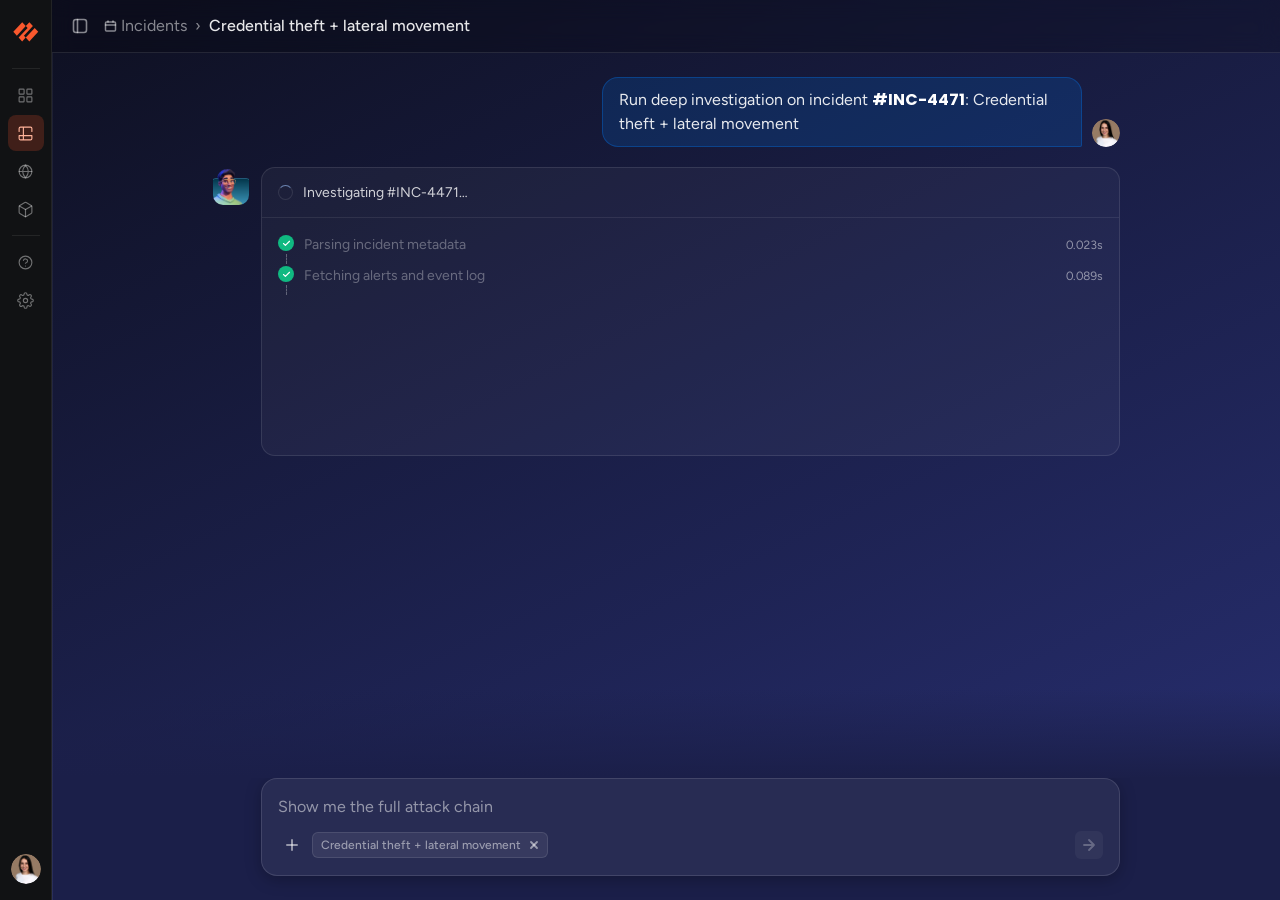
==== incident-investigation.html @ a51162a3 "Add item-by-item build animation to investigation card Each section snaps in quickly (80ms), then it" ====
<!DOCTYPE html>
<html lang="en" dir="ltr">
<head>
  <meta charset="UTF-8">
  <meta name="viewport" content="width=device-width, initial-scale=1.0">
  <title>Incident Investigation — Cortex XSIAM</title>
  <link rel="preconnect" href="https://fonts.googleapis.com">
  <link rel="preconnect" href="https://fonts.gstatic.com" crossorigin>
  <link href="https://fonts.googleapis.com/css2?family=Poppins:wght@400;500;600&family=Figtree:wght@400;500;600&display=swap" rel="stylesheet">
  <style>
    /* Hallmark · v2.0.0 · redesign · incident-investigation · app-screen */
    /* Design system: monday-seller tokens. Fonts: Poppins + Figtree. */
    /* Waive 11 (card-in-card): g1-labs spec — sub-panels are sections inside a single glass card, structural requirement. */

    *, *::before, *::after { box-sizing: border-box; margin: 0; padding: 0; }

    :root {
      --bg-gradient: linear-gradient(154.22deg, #0F1124 5.326%, #272E70 95.582%);
      --nav-bg: rgba(0, 0, 0, 0.2);
      --nav-border: rgba(255, 255, 255, 0.1);
      --nav-divider: #222663;
      --text-100: #ffffff;
      --text-90: rgba(255, 255, 255, 0.9);
      --text-80: rgba(255, 255, 255, 0.8);
      --text-70: rgba(255, 255, 255, 0.7);
      --text-50: rgba(255, 255, 255, 0.5);
      --text-label: #C9C9C9;
      --text-muted: #8A8AA0;
      --text-inactive: #B6B6B8;
      --color-blue: #0073EA;
      --color-blue-light: #95BBF2;
      --color-green: #2BB076;
      --color-orange: #FFA07A;
      --color-ai-purple: #DED4FC;
      --color-ai-border: #8181FF;
      --ai-gradient: linear-gradient(-89.99deg, #33D58E 0%, #33DBDB 48%, #8181FF 100%);
      --badge-high-bg: rgba(0, 201, 80, 0.2);
      --badge-high-text: #2BB076;
      --badge-medium-bg: rgba(0, 115, 234, 0.2);
      --badge-medium-text: #95BBF2;
      --badge-low-bg: rgba(240, 177, 0, 0.2);
      --badge-low-text: #FFA07A;
      --badge-source-bg: rgba(255, 255, 255, 0.1);
      --badge-source-text: rgba(255, 255, 255, 0.8);
      --badge-critical-bg: rgba(239, 68, 68, 0.15);
      --badge-critical-text: #f87171;
      --glass-bg: rgba(99, 99, 99, 0.3);
      --glass-border: rgba(255, 255, 255, 0.4);
      --glass-blur: blur(50px);
      --subtle-bg: rgba(255, 255, 255, 0.05);
      --subtle-border: rgba(255, 255, 255, 0.08);
      --chip-bg: rgba(31, 21, 51, 0.5);
      --chip-shadow: inset 0px 2px 6px 0px rgba(39, 39, 39, 0.4);
      --icon-btn-bg: #181B2A;
      --icon-btn-bg-active: #FFFFFF;
      --icon-btn-border: #2E3141;
      --sec-btn-bg: rgba(255, 255, 255, 0.1);
      --sec-btn-border: rgba(195, 198, 212, 0.3);
      --tab-container-bg: rgba(255, 255, 255, 0.05);
      --tab-container-border: rgba(255, 255, 255, 0.1);
      --tab-container-radius: 14px;
      --tab-active-bg: #FFFFFF;
      --tab-active-text: #000000;
      --tab-active-radius: 9px;
      --tab-inactive-text: #B6B6B8;
      --critical: #ef4444;
      --critical-bg: rgba(239, 68, 68, 0.12);
      --warning: #f59e0b;
      --warning-bg: rgba(245, 158, 11, 0.1);
      --success: #2BB076;
      --r-4: 4px; --r-8: 8px; --r-9: 9px; --r-12: 12px;
      --r-14: 14px; --r-16: 16px; --r-24: 24px; --r-full: 999px;
      --ease-out: cubic-bezier(0.23, 1, 0.32, 1);
      --ease-in-out: cubic-bezier(0.77, 0, 0.175, 1);
    }

    html, body {
      height: 100%;
      background: var(--bg-gradient);
      color: var(--text-100);
      font-family: 'Figtree', sans-serif;
      font-size: 16px;
      line-height: 1.5;
      overflow: hidden;
      overflow-x: clip;
    }

    @media (prefers-reduced-motion: reduce) {
      *, *::before, *::after {
        transition-duration: 0.01ms !important;
        animation-duration: 0.01ms !important;
        animation-delay: 0s !important;
      }
    }

    .app { display: flex; height: 100vh; overflow: hidden; }

    /* ─── Sidebar ─── */
    .sidebar {
      width: 52px;
      flex-shrink: 0;
      background: #111214;
      border-right: 1px solid rgba(255,255,255,0.07);
      display: flex;
      flex-direction: column;
      align-items: center;
      padding: 14px 0 16px;
      gap: 2px;
    }

    .sidebar-logo {
      width: 36px; height: 36px; margin-bottom: 10px;
      display: flex; align-items: center; justify-content: center;
    }

    .nav-sep { width: 28px; height: 1px; background: rgba(255,255,255,0.08); margin: 6px 0; }

    .nav-btn {
      width: 36px; height: 36px;
      border-radius: var(--r-8);
      background: transparent;
      border: none;
      display: flex; align-items: center; justify-content: center;
      cursor: pointer;
      transition: background 0.15s;
      color: rgba(255,255,255,0.4);
    }
    .nav-btn:hover { background: rgba(255,255,255,0.07); color: rgba(255,255,255,0.75); }
    .nav-btn.active { background: rgba(250, 88, 45, 0.2); color: #FFB39A; }
    .nav-btn:focus-visible { outline: 2px solid var(--color-blue); outline-offset: 2px; }
    .nav-btn svg { width: 17px; height: 17px; }

    .sidebar-bottom { margin-top: auto; display: flex; flex-direction: column; gap: 4px; align-items: center; }

    .avatar-sm {
      width: 30px; height: 30px; border-radius: var(--r-full);
      overflow: hidden; cursor: pointer;
    }
    .avatar-sm img { width: 100%; height: 100%; object-fit: cover; border-radius: 50%; display: block; }

    /* ─── Main ─── */
    .main { flex: 1; display: flex; flex-direction: column; min-width: 0; overflow: hidden; }

    /* ─── Breadcrumb bar ─── */
    .breadcrumb-bar {
      display: flex; align-items: center; gap: 8px;
      padding: 10px 16px 10px 12px;
      border-bottom: 1px solid var(--nav-border);
      flex-shrink: 0;
      background: var(--nav-bg);
      backdrop-filter: blur(10px);
      -webkit-backdrop-filter: blur(10px);
    }

    .bc-panel-toggle {
      display: flex; align-items: center; justify-content: center;
      width: 32px; height: 32px; border-radius: 7px;
      background: none; border: none; cursor: pointer;
      color: var(--text-50); flex-shrink: 0;
      transition: color 0.15s, background 0.15s;
    }
    .bc-panel-toggle:hover { background: rgba(255,255,255,0.07); color: var(--text-100); }
    .bc-panel-toggle.is-active { color: var(--text-100); background: rgba(107,95,227,0.15); }

    .bc-link {
      font-size: 16px; color: var(--text-50); cursor: pointer; text-decoration: none;
      display: flex; align-items: center; gap: 4px;
      font-family: 'Figtree', sans-serif;
      transition: color 0.15s;
    }
    .bc-link:hover { color: var(--text-80); }
    .bc-link:focus-visible { outline: 2px solid var(--color-blue); outline-offset: 2px; border-radius: 2px; }
    .bc-sep { color: var(--text-50); font-size: 16px; }
    .bc-current { font-size: 16px; font-weight: 500; color: var(--text-90); font-family: 'Figtree', sans-serif; }

    .bc-id {
      display: inline-flex; align-items: center;
      padding: 2px 8px; border-radius: var(--r-4);
      font-size: 16px; font-weight: 500; font-family: 'Poppins', sans-serif;
      background: var(--subtle-bg); color: var(--text-50); border: 1px solid var(--subtle-border);
    }

    .bc-badge {
      display: inline-flex; align-items: center; gap: 4px;
      padding: 2px 8px; border-radius: var(--r-full);
      font-size: 16px; font-weight: 500; font-family: 'Poppins', sans-serif;
    }
    .bc-badge.critical { background: var(--badge-critical-bg); color: var(--badge-critical-text); }
    .bc-badge.investigating { background: var(--badge-medium-bg); color: var(--badge-medium-text); }

    /* ─── Chat area ─── */
    .chat-area {
      flex: 1; overflow-y: auto;
      padding: 24px 0;
      display: flex; flex-direction: column; gap: 20px;
    }
    #investigationRow { margin-top: -14px; }
    .chat-area::-webkit-scrollbar { width: 4px; }
    .chat-area::-webkit-scrollbar-track { background: transparent; }
    .chat-area::-webkit-scrollbar-thumb { background: rgba(255,255,255,0.12); border-radius: 2px; }

    .chat-row {
      display: flex; flex-direction: column;
      padding: 0 160px;
      width: 100%;
    }

    .user-row {
      display: flex; align-items: flex-end; gap: 10px;
      justify-content: flex-end;
    }

    .user-avatar {
      width: 28px; height: 28px; border-radius: 50%; flex-shrink: 0;
      background: transparent;
      overflow: hidden;
      order: 2;
    }

    .user-msg {
      order: 1;
      background: rgba(0, 115, 234, 0.18);
      border: 1px solid rgba(0, 115, 234, 0.35);
      border-radius: var(--r-16) var(--r-16) 2px var(--r-16);
      padding: 10px 16px;
      max-width: 480px;
      font-size: 16px; color: var(--text-90); line-height: 1.5;
      font-family: 'Figtree', sans-serif;
    }

    .ai-row { display: flex; gap: 12px; align-items: flex-start; }

    .ai-avatar {
      width: 36px; height: 36px; border-radius: 10px;
      flex-shrink: 0; margin-top: 2px; overflow: hidden;
    }

    .ai-content { flex: 1; min-width: 0; display: flex; flex-direction: column; gap: 8px; }

    .ai-label {
      font-size: 16px; font-weight: 500; color: var(--color-ai-purple);
      font-family: 'Poppins', sans-serif; margin-bottom: 2px;
    }

    /* ─── THE ONE GLASS CARD ─── */
    .response-card {
      background: #090B1D;
      backdrop-filter: var(--glass-blur);
      -webkit-backdrop-filter: var(--glass-blur);
      border: 1px solid var(--glass-border);
      border-radius: var(--r-24);
      padding: 10px 32px;
      display: flex;
      flex-direction: column;
      gap: 10px;
    }

    /* ─── Outer card header ─── */
    .response-card-header {
      display: flex; align-items: center; gap: 10px;
      padding: 10px 12px 8px;
      border-bottom: 1px solid rgba(255,255,255,0.07);
      margin-bottom: 2px;
      flex-wrap: wrap;
    }

    .rc-incident-id {
      font-size: 16px; font-weight: 500; font-family: 'Poppins', sans-serif;
      color: var(--text-70);
      background: rgba(255,255,255,0.06);
      border: 1px solid rgba(255,255,255,0.1);
      border-radius: var(--r-4);
      padding: 2px 7px;
      flex-shrink: 0;
    }

    .rc-incident-name {
      font-size: 17px; font-weight: 600; font-family: 'Figtree', sans-serif;
      color: var(--text-100);
      overflow-wrap: break-word;
    }

    .rc-severity-badge {
      display: inline-flex; align-items: center; gap: 5px;
      padding: 2px 9px; border-radius: var(--r-full);
      font-size: 16px; font-weight: 500; font-family: 'Poppins', sans-serif;
      background: var(--badge-critical-bg); color: var(--badge-critical-text);
      flex-shrink: 0;
    }
    .rc-severity-badge svg { width: 6px; height: 6px; }

    /* Inner component cards */
    .g1-inner-card {
      background: linear-gradient(145deg, #0C0C10 5%, #141840 95%);
      border-radius: var(--r-16);
      overflow: hidden;
      box-shadow: 0 2px 12px rgba(0,0,0,0.5), inset 0 1px 0 rgba(255,255,255,0.05);
    }
    .g1-inner-card-actions {
      background: linear-gradient(145deg, #0C0C10 5%, #0F1130 95%);
    }

    /* ─── SECTION: AI Conclusion card (Figma 193-35905) ─── */
    .g1-ai-card {
      position: relative;
      background: linear-gradient(177.23deg, rgba(0,0,0,0.9) 0.449%, rgba(15,18,51,0.9) 100%);
      border-radius: var(--r-16);
      padding: 24px;
      display: flex; flex-direction: column; gap: 16px;
    }
    .g1-ai-card::before {
      content: '';
      position: absolute; inset: 0;
      border-radius: var(--r-16);
      padding: 1px;
      background: linear-gradient(135deg, #33D58E 0%, #33DBDB 45%, #8181FF 100%);
      -webkit-mask: linear-gradient(#fff 0 0) content-box, linear-gradient(#fff 0 0);
      -webkit-mask-composite: xor;
      mask-composite: exclude;
      pointer-events: none;
    }

    .ai-conclusion-row {
      display: flex; align-items: center; gap: 12px;
    }

    .ai-sparkle {
      width: 20px; height: 20px; flex-shrink: 0;
    }

    .ai-conclusion-label {
      font-size: 16px; font-weight: 400; color: #ffffff;
      font-family: 'Figtree', sans-serif; line-height: 22px;
    }

    .ai-verdict-badge {
      display: inline-flex; align-items: center;
      padding: 4px 10px; border-radius: var(--r-full);
      font-size: 16px; font-weight: 400; font-family: 'Figtree', sans-serif;
      background: #d83a52; color: #ffffff; line-height: 16px;
    }

    .ai-conclusion-body {
      font-size: 16px; color: #d8d8ea; line-height: 24px;
      font-family: 'Figtree', sans-serif;
    }

    .ai-meta-row {
      display: flex; align-items: center; gap: 10px; flex-wrap: wrap;
    }
    .ai-meta-item {
      display: flex; align-items: center; gap: 5px;
      font-size: 16px; color: rgba(192,192,214,0.78);
      font-family: 'Figtree', sans-serif;
    }
    .ai-meta-item svg { width: 13px; height: 13px; flex-shrink: 0; }
    .ai-meta-sep { color: rgba(192,192,214,0.65); font-size: 16px; }

    /* ─── SECTION: Investigation trace card ─── */
    @keyframes inv-spin { to { transform: rotate(360deg); } }

    .inv-card {
      border: 1px solid rgba(255,255,255,0.1);
      border-radius: 14px;
      background: rgba(255,255,255,0.04);
      overflow: visible;
    }

    /* ── done: dissolve the card frame ── */
    .inv-card.done {
      border-color: transparent;
      background: transparent;
      border-radius: 0;
    }
    .inv-card.done .inv-trace-header {
      padding: 0; gap: 6px; cursor: pointer;
      border-bottom: none;
    }
    .inv-card.done .inv-trace-header:hover { opacity: 0.75; }
    .inv-card.done .inv-trace-title { font-size: 13px; color: var(--text-50); }
    .inv-card.done .inv-trace-chevron {
      display: block !important;
      opacity: 0.45;
      transform: rotate(-90deg);
      transition: transform 0.2s;
      flex-shrink: 0;
    }
    .inv-card.done.is-expanded .inv-trace-chevron { transform: rotate(0deg); }
    /* steps body gets its own card when expanded */
    .inv-card.done .inv-steps {
      border: 1px solid rgba(255,255,255,0.1);
      border-radius: 12px;
      background: rgba(255,255,255,0.03);
      margin-top: 8px;
      padding: 14px 16px 12px;
      gap: 4px;
    }

    .inv-trace-header {
      display: flex; align-items: center; gap: 10px;
      padding: 14px 16px;
    }
    .inv-card:not(.done) .inv-trace-header {
      border-bottom: 1px solid rgba(255,255,255,0.08);
    }
    .inv-trace-chevron { display: none; width: 12px; height: 12px; }

    .inv-trace-spinner {
      width: 15px; height: 15px; border-radius: 50%; flex-shrink: 0;
      border: 1.4px solid rgba(255,255,255,0.1);
      border-top-color: rgba(149,187,242,0.65);
      animation: inv-spin 0.9s linear infinite;
      transition: border-color 0.3s;
      position: relative;
    }
    .inv-card.done .inv-trace-spinner {
      animation: none;
      border-color: rgba(43,176,118,0.55);
      background: rgba(43,176,118,0.1);
    }
    .inv-card.done .inv-trace-spinner::after {
      content: '';
      position: absolute; top: 50%; left: 50%;
      width: 5px; height: 3px;
      border-left: 1.3px solid #2BB076;
      border-bottom: 1.3px solid #2BB076;
      transform: translate(-50%, -68%) rotate(-45deg);
    }

    .inv-trace-title {
      font-size: 14px; font-weight: 400; color: var(--text-80);
      font-family: 'Figtree', sans-serif;
    }

    .inv-steps {
      display: flex; flex-direction: column;
      gap: 0; padding: 16px 16px 14px;
    }

    .inv-step {
      display: flex; align-items: flex-start; gap: 10px;
      opacity: 0; transform: translateY(5px);
      transition: opacity 0.3s ease, transform 0.3s ease;
    }

    .inv-step-icon-col {
      display: flex; flex-direction: column;
      align-items: center; flex-shrink: 0;
      padding-top: 1px;
    }

    .inv-step-icon {
      width: 16px; height: 16px; border-radius: 50%; flex-shrink: 0;
      border: 1.4px solid rgba(255,255,255,0.15);
      position: relative; transition: border-color 0.2s, background 0.2s;
      display: flex; align-items: center; justify-content: center;
    }
    .inv-step-icon.active { border-color: rgba(255,255,255,0.08); }
    .inv-step-icon.active::after {
      content: '';
      position: absolute; inset: -1.4px;
      border-radius: 50%;
      border: 1.4px solid transparent;
      border-top-color: rgba(149,187,242,0.75);
      animation: inv-spin 0.9s linear infinite;
    }
    .inv-step-icon.done { border: none; background: #10b981; color: #fff; }

    .inv-step-connector {
      margin-top: 3px; flex: 1; min-height: 10px;
      width: 1px; background: none;
      border-left: 1px dashed rgba(255,255,255,0.3);
    }
    .inv-step:last-child .inv-step-connector { display: none; }

    .inv-step-body {
      flex: 1; display: flex; align-items: center; gap: 10px;
      padding-bottom: 10px;
    }
    .inv-step:last-child .inv-step-body { padding-bottom: 0; }

    .inv-step-text {
      flex: 1; font-size: 14px; color: var(--text-50);
      font-family: 'Figtree', sans-serif;
      transition: color 0.2s, opacity 0.2s;
    }
    .inv-step-text.active { color: rgba(149,187,242,0.9); }
    .inv-step-text.done { opacity: 0.65; }

    .inv-step-time {
      font-size: 12px; color: var(--text-50);
      font-family: 'Figtree', sans-serif;
      font-variant-numeric: tabular-nums;
      opacity: 0; transition: opacity 0.3s; white-space: nowrap;
    }
    .inv-step-time.vis { opacity: 1; }

    /* Tabs */
    .g1-tabs {
      display: inline-flex; padding: 2px; gap: 2px;
      background: var(--tab-container-bg);
      border: 1px solid var(--tab-container-border);
      border-radius: var(--tab-container-radius);
    }

    .g1-tab {
      padding: 5px 13px;
      font-size: 16px; font-weight: 500; color: var(--tab-inactive-text);
      border-radius: var(--tab-active-radius);
      cursor: pointer; font-family: 'Poppins', sans-serif;
      transition: background 0.15s, color 0.15s;
      border: none; background: transparent; user-select: none;
    }
    .g1-tab:focus-visible { outline: 2px solid var(--color-blue); outline-offset: -2px; }
    .g1-tab.active { background: var(--tab-active-bg); color: var(--tab-active-text); }

    /* ─── SECTION: Facts (SummaryCard) ─── */
    .card-facts { padding: 14px 20px 16px; }

    .facts-grid {
      display: grid; grid-template-columns: repeat(4, 1fr);
      gap: 8px;
      margin-bottom: 14px;
    }

    .fact-cell {
      display: flex; flex-direction: column; gap: 8px;
      background: var(--subtle-bg);
      border: 1px solid var(--subtle-border);
      border-radius: var(--r-12);
      padding: 12px 14px;
    }

    .fact-meta {
      display: flex; align-items: center; gap: 5px;
      font-size: 16px; color: var(--text-70);
      font-family: 'Figtree', sans-serif;
      letter-spacing: 0.01em;
    }
    .fact-meta svg { width: 11px; height: 11px; flex-shrink: 0; }

    .fact-value {
      font-family: 'Poppins', sans-serif; font-size: 22px; font-weight: 500;
      color: var(--text-100); line-height: 1.1;
      display: flex; align-items: baseline; gap: 6px;
    }

    .fact-delta {
      font-size: 16px; font-weight: 500;
      color: var(--badge-high-text);
      font-family: 'Figtree', sans-serif;
    }

    .status-dot {
      width: 8px; height: 8px; border-radius: 50%;
      background: var(--color-green);
      flex-shrink: 0;
    }

    .g1-tactics { display: flex; flex-wrap: wrap; gap: 6px; }

    .g1-tactic-pill {
      padding: 4px 11px; border-radius: var(--r-full);
      font-size: 16px; font-weight: 500; font-family: 'Poppins', sans-serif;
      background: var(--subtle-bg); border: 1px solid var(--subtle-border); color: var(--text-70);
    }

    /* ─── SECTION: Confidence ─── */
    .card-confidence { padding: 14px 20px; }

    .conf-top {
      display: flex; align-items: center; gap: 10px; margin-bottom: 10px;
    }

    .conf-icon {
      width: 28px; height: 28px; border-radius: var(--r-8);
      background: var(--badge-high-bg);
      display: flex; align-items: center; justify-content: center;
      flex-shrink: 0; color: var(--badge-high-text);
    }
    .conf-icon svg { width: 14px; height: 14px; }

    .conf-title { font-size: 16px; font-weight: 600; color: var(--text-100); flex: 1; font-family: 'Figtree', sans-serif; }

    .conf-badge {
      display: inline-flex; align-items: center;
      padding: 3px 10px; border-radius: var(--r-full);
      font-size: 16px; font-weight: 500; font-family: 'Poppins', sans-serif;
    }
    .conf-badge.high { background: var(--badge-high-bg); color: var(--badge-high-text); }

    .conf-meta { font-size: 16px; color: var(--text-50); font-family: 'Figtree', sans-serif; }

    .conf-text {
      font-size: 16px; color: var(--text-70); line-height: 1.6;
      margin-bottom: 10px; font-family: 'Figtree', sans-serif;
    }

    .evidence-toggle {
      display: flex; align-items: center; gap: 8px;
      padding: 8px 14px;
      background: var(--subtle-bg); border: 1px solid var(--subtle-border);
      border-radius: var(--r-12);
      font-size: 16px; font-weight: 500; font-family: 'Poppins', sans-serif;
      color: var(--text-70); cursor: pointer;
      transition: background 0.15s; margin-bottom: 10px; user-select: none;
    }
    .evidence-toggle:hover { background: rgba(255,255,255,0.08); }
    .evidence-toggle:focus-visible { outline: 2px solid var(--color-blue); outline-offset: 2px; }
    .evidence-toggle .chevron { transition: transform 200ms var(--ease-out); margin-left: auto; }
    .evidence-toggle.open .chevron { transform: rotate(180deg); }

    .evidence-list {
      display: flex; flex-direction: column; gap: 3px; margin-bottom: 10px;
      max-height: 0; overflow: hidden; opacity: 0;
      transition: max-height 220ms var(--ease-out), opacity 200ms var(--ease-out);
    }
    .evidence-list.open { max-height: 400px; opacity: 1; }

    .evidence-item {
      display: flex; align-items: flex-start; gap: 8px;
      padding: 7px 12px; border-radius: var(--r-8);
      font-size: 16px; color: var(--text-70);
      font-family: 'Figtree', sans-serif; background: var(--subtle-bg);
    }
    .evidence-item svg { flex-shrink: 0; margin-top: 2px; }
    .evidence-item.for { color: var(--success); }
    .evidence-item.against { color: var(--color-orange); }
    .evidence-item.uncertain { color: var(--text-50); }

    .conf-actions { display: flex; gap: 8px; justify-content: flex-end; }

    /* ─── SECTION: Callout ─── */
    .card-callout { padding: 12px 20px; }

    .callout-inner {
      border-radius: var(--r-12);
      padding: 12px 14px;
      display: flex; align-items: flex-start; gap: 12px;
      background: var(--warning-bg);
      border: 1px solid rgba(245,158,11,0.2);
      border-left: 3px solid var(--warning);
    }

    .callout-icon { color: var(--warning); flex-shrink: 0; margin-top: 2px; }
    .callout-icon svg { width: 15px; height: 15px; }

    .callout-title { font-size: 16px; font-weight: 600; color: var(--text-90); margin-bottom: 2px; font-family: 'Figtree', sans-serif; }
    .callout-text { font-size: 16px; color: var(--text-70); line-height: 1.55; font-family: 'Figtree', sans-serif; }

    /* ─── SECTION: Timeline ─── */
    /* ─── Timeline: g1-labs exact structure ─── */
    .card-timeline { padding: 0; }

    .tl-header { padding: 14px 20px 10px; }
    .tl-header-title {
      font-size: 16px; font-weight: 600;
      letter-spacing: 0.005em; line-height: 1.35;
      color: var(--text-100); font-family: 'Figtree', sans-serif;
    }

    .tl-list {
      display: flex; flex-direction: column;
      border-top: 1px solid rgba(255,255,255,0.1);
      padding: 12px 20px 14px;
      list-style: none;
    }

    .tl-item { display: flex; gap: 12px; }

    .tl-icon-col {
      display: flex; flex-direction: column;
      align-items: center; flex-shrink: 0;
      padding-top: 2px;
    }

    .tl-dot {
      width: 16px; height: 16px; border-radius: 50%; flex-shrink: 0;
      display: flex; align-items: center; justify-content: center;
      position: relative; z-index: 1;
    }
    .tl-dot.done     { background: #10b981; color: #fff; }
    .tl-dot.failed   { background: var(--critical); color: #fff; }
    .tl-dot.upcoming { background: transparent; border: 1px solid rgba(255,255,255,0.4); }

    .tl-connector {
      margin-top: 4px; flex: 1; min-height: 8px;
      width: 1px; background: rgba(255,255,255,0.4);
    }
    .tl-connector.dashed {
      background: none;
      border-left: 1px dashed rgba(255,255,255,0.35);
    }
    .tl-item:last-child .tl-connector { display: none; }

    .tl-body {
      flex: 1; min-width: 0;
      display: flex; flex-direction: column; gap: 2px;
      padding-bottom: 12px;
    }
    .tl-item:last-child .tl-body { padding-bottom: 0; }

    .tl-top {
      display: flex; flex-wrap: wrap; align-items: baseline;
      justify-content: space-between; column-gap: 12px; row-gap: 2px;
    }
    .tl-title-text {
      font-size: 16px; line-height: 1.6; letter-spacing: 0.01em;
      color: var(--text-90); font-family: 'Figtree', sans-serif;
    }
    .tl-title-text.is-failed  { font-weight: 500; color: var(--critical); }
    .tl-title-text.is-muted   { color: var(--text-50); }

    .tl-time {
      flex-shrink: 0; font-size: 16px; line-height: 1.55;
      letter-spacing: 0.01em; color: var(--text-50);
      font-family: 'Poppins', sans-serif; font-variant-numeric: tabular-nums;
    }

    .tl-desc {
      font-size: 16px; line-height: 1.55; letter-spacing: 0.01em;
      color: var(--text-50); font-family: 'Figtree', sans-serif;
    }

    .tl-footer {
      display: flex; align-items: center; justify-content: space-between;
      padding: 10px 12px 12px;
      border-top: 1px solid rgba(255,255,255,0.07);
    }
    .tl-count { font-size: 16px; color: var(--text-50); font-family: 'Figtree', sans-serif; }
    .tl-expand-btn {
      display: inline-flex; align-items: center; gap: 6px;
      font-size: 16px; font-weight: 400; font-family: 'Figtree', sans-serif;
      color: var(--text-100);
      background: rgba(46,49,65,0.6);
      border: 1px solid rgba(195,198,212,0.3);
      border-radius: 8px;
      padding: 4px 8px;
      cursor: pointer;
      transition: background 0.15s;
    }
    .tl-expand-btn:hover { background: rgba(46,49,65,0.85); }
    .tl-expand-btn:focus-visible { outline: 2px solid var(--color-blue); outline-offset: 2px; }

    /* ─── SECTION: Response actions ─── */
    .card-actions { padding: 24px 24px 16px; }

    .section-label {
      padding: 0;
      margin-bottom: 16px;
      font-size: 16px; font-weight: 600;
      letter-spacing: 0.005em; line-height: 1.35;
      color: var(--text-100); font-family: 'Figtree', sans-serif;
    }

    .actions-list {
      display: flex; flex-direction: column;
      gap: 16px;
    }

    /* Checkbox */
    .ra-checkbox {
      width: 16px; height: 16px; flex-shrink: 0; margin-top: 2px;
      appearance: none; -webkit-appearance: none;
      border: 1.5px solid rgba(195,198,212,0.25);
      border-radius: 4px; background: transparent;
      cursor: pointer; transition: background 0.15s, border-color 0.15s;
      position: relative;
    }
    .ra-checkbox:checked {
      background: #6b5fe3; border-color: #6b5fe3;
    }
    .ra-checkbox:checked::after {
      content: ''; position: absolute;
      top: 1px; left: 4px;
      width: 5px; height: 8px;
      border: 1.5px solid white;
      border-top: none; border-left: none;
      transform: rotate(45deg);
    }
    .ra-checkbox:focus-visible { outline: 2px solid var(--color-blue); outline-offset: 2px; }

    /* Execute all footer */
    .ra-add-action-btn {
      display: inline-flex; align-items: center; gap: 8px;
      height: 40px; padding: 0 4px;
      background: none; border: none; cursor: pointer;
      font-size: 16px; font-weight: 500; font-family: 'Figtree', sans-serif;
      color: var(--text-50);
      transition: color 0.15s;
      margin-top: 12px;
    }
    .ra-add-action-btn:hover { color: var(--text-100); }
    .ra-add-action-btn:focus-visible { outline: 2px solid var(--color-blue); outline-offset: 2px; border-radius: 4px; }

    .ra-execute-all-footer {
      display: none;
      align-items: center; justify-content: space-between;
      margin-top: 16px;
    }
    .ra-execute-all-footer.is-visible { display: flex; }
    .ra-execute-all-count {
      font-size: 16px; font-weight: 400; font-family: 'Figtree', sans-serif;
      color: var(--text-50);
    }
    .ra-execute-all-btn {
      display: inline-flex; align-items: center; gap: 6px;
      height: 32px; padding: 0 14px; border-radius: var(--r-8);
      font-size: 16px; font-weight: 500; font-family: 'Figtree', sans-serif;
      background: rgba(255,255,255,0.9); color: #2B1A98;
      border: 1px solid transparent; cursor: pointer;
      transition: opacity 150ms var(--ease-out), transform 120ms var(--ease-out);
    }
    .ra-execute-all-btn:hover { opacity: 0.88; }
    .ra-execute-all-btn:active { transform: scale(0.97); }

    .ra-row {
      display: flex; align-items: flex-start; gap: 12px;
      padding: 12px 14px;
      border-radius: 10px;
      position: relative; overflow: hidden;
      background:
        linear-gradient(93deg, #1B0136 -13.43%, #004A6E 131.47%) padding-box,
        linear-gradient(93deg, #362A9E 0%, #085D80 100%) border-box;
      border: 1px solid transparent;
      box-shadow: 0 0 50px 0 rgba(0,0,0,0.25);
    }
    .ra-row:last-child { margin-bottom: 0; }

    .ra-num {
      flex-shrink: 0; width: 24px; height: 24px;
      border-radius: 50%;
      background: rgba(255,255,255,0.06);
      border: 1px solid rgba(255,255,255,0.12);
      display: flex; align-items: center; justify-content: center;
      font-size: 16px; font-weight: 600; font-family: 'Poppins', sans-serif;
      color: var(--text-50);
      margin-top: 1px;
      flex-shrink: 0;
    }

    .ra-body { flex: 1; min-width: 0; display: flex; flex-direction: column; gap: 5px; }

    .ra-top { display: flex; align-items: center; gap: 8px; flex-wrap: wrap; }

    .ra-action {
      font-size: 16px; font-weight: 600; color: var(--text-90);
      font-family: 'Figtree', sans-serif;
    }

    .ra-entity {
      display: inline-flex; align-items: center;
      padding: 1px 7px; border-radius: var(--r-full);
      font-size: 13px; font-weight: 500; font-family: 'Poppins', sans-serif;
      background: var(--subtle-bg); border: 1px solid var(--subtle-border);
      color: var(--text-70);
    }

    .ra-source {
      font-size: 13px; color: var(--text-50);
      font-family: 'Figtree', sans-serif;
    }

    .ra-btn-group {
      margin-left: auto; flex-shrink: 0;
      display: inline-flex; align-items: center; gap: 8px;
    }

    .ra-modify {
      display: inline-flex; align-items: center; gap: 5px;
      height: 32px; padding: 0 12px; border-radius: var(--r-8);
      font-size: 16px; font-weight: 400; font-family: 'Figtree', sans-serif;
      color: var(--text-70); background: transparent;
      border: 1px solid rgba(195,198,212,0.2);
      cursor: pointer; transition: background 150ms var(--ease-out), color 150ms var(--ease-out), transform 120ms var(--ease-out);
    }
    .ra-modify:hover { background: rgba(46,49,65,0.5); color: var(--text-100); }
    .ra-modify:active { transform: scale(0.97); }
    .ra-modify:focus-visible { outline: 2px solid var(--color-blue); outline-offset: 2px; }

    .ra-execute {
      flex-shrink: 0;
      display: inline-flex; align-items: center; justify-content: center;
      width: 32px; height: 32px; padding: 0; border-radius: var(--r-8);
      background: rgba(255,255,255,0.8);
      color: #2B1A98;
      border: 1px solid transparent; cursor: pointer;
      transition: opacity 150ms var(--ease-out), background 200ms var(--ease-out), border-color 200ms var(--ease-out), transform 120ms var(--ease-out);
    }
    .ra-execute-label { display: none; }
    .ra-execute:hover:not(:disabled) { opacity: 0.9; }
    .ra-execute:active:not(:disabled) { transform: scale(0.95); }
    .ra-execute:focus-visible { outline: 2px solid rgba(255,255,255,0.6); outline-offset: 2px; }

    /* Spinner icon */
    .ra-spinner-icon {
      display: none; width: 12px; height: 12px; flex-shrink: 0;
      border: 1.5px solid rgba(43,26,152,0.25);
      border-top-color: #2B1A98;
      border-radius: 50%;
    }
    @keyframes ra-spin { to { transform: rotate(360deg); } }

    /* Loading state */
    .ra-execute.is-loading { cursor: wait; background: rgba(255,255,255,0.55); }
    .ra-execute.is-loading .ra-spinner-icon {
      display: inline-block;
      animation: ra-spin 0.65s linear infinite;
    }
    .ra-execute.is-loading .ra-execute-icon { display: none; }
    .ra-execute.is-loading .ra-execute-label { opacity: 0.7; }

    /* Done state */
    .ra-execute.is-done {
      cursor: default;
      background: rgba(43,176,118,0.15);
      border-color: rgba(43,176,118,0.3);
    }
    .ra-execute.is-done .ra-execute-icon { stroke: #2BB076; }

    .ra-warn {
      display: flex; align-items: flex-start; gap: 5px;
      font-size: 16px; color: var(--color-orange);
      font-family: 'Figtree', sans-serif; line-height: 1.5;
    }
    .ra-warn svg { flex-shrink: 0; margin-top: 1px; }

    .ra-meta {
      font-size: 16px; color: var(--text-70);
      font-family: 'Figtree', sans-serif; line-height: 1.5;
    }
    .ra-cant-undo { color: #ef6b6b; }

    /* ─── Accordion ─── */
    .ra-row { cursor: pointer; }
    .ra-row:hover { background:
        linear-gradient(93deg, #210145 -13.43%, #005880 131.47%) padding-box,
        linear-gradient(93deg, #362A9E 0%, #085D80 100%) border-box; }

    .ra-summary {
      font-size: 16px; color: var(--text-50);
      font-family: 'Figtree', sans-serif; line-height: 1.5;
      margin-top: -4px; margin-bottom: 0;
    }

    .ra-chevron {
      flex-shrink: 0; margin-left: 4px;
      color: var(--text-50); display: flex; align-items: center;
      transition: transform 200ms var(--ease-out);
    }
    .ra-row.is-open .ra-chevron { transform: rotate(180deg); }

    .ra-findings {
      max-height: 0; overflow: hidden;
      transition: max-height 0.28s ease, opacity 0.2s ease;
      opacity: 0;
    }
    .ra-row.is-open .ra-findings { max-height: 400px; opacity: 1; }

    .ra-findings-inner {
      display: flex; flex-direction: column; gap: 6px;
      padding-top: 10px;
      border-top: 1px solid rgba(255,255,255,0.08);
      margin-top: 10px;
    }
    .ra-findings-label {
      font-size: 13px; font-weight: 500; color: var(--text-50);
      font-family: 'Figtree', sans-serif;
      letter-spacing: 0.01em;
      margin-bottom: 8px;
    }

    .ra-finding {
      display: flex; gap: 10px; align-items: flex-start;
    }
    .ra-finding-num {
      flex-shrink: 0; width: 20px; height: 20px;
      border-radius: 50%;
      background: rgba(255,255,255,0.06);
      border: 1px solid rgba(255,255,255,0.1);
      display: flex; align-items: center; justify-content: center;
      font-size: 11px; font-weight: 600; font-family: 'Poppins', sans-serif;
      color: var(--text-50); margin-top: 1px;
    }
    .ra-finding-text {
      font-size: 16px; color: var(--text-70);
      font-family: 'Figtree', sans-serif; line-height: 1.6;
      flex: 1; min-width: 0;
    }
    .ra-code {
      display: inline;
      font-family: 'Poppins', monospace;
      font-size: 14px; font-weight: 500;
      color: #A5B4FC;
      background: rgba(129,129,255,0.1);
      border-radius: 4px;
      padding: 1px 5px;
    }

    /* ─── Action card redesign ─── */
    .ra-row { display: block; padding: 16px 18px; position: relative; }

    .ra-card-top {
      display: flex; align-items: center; justify-content: space-between;
      margin-bottom: 12px;
    }

    .ra-card-label {
      display: inline-flex; align-items: center;
      padding: 2px 8px; border-radius: var(--r-full);
      font-size: 11px; font-weight: 500; font-family: 'Poppins', sans-serif;
    }
    .ra-card-label--recommended,
    .ra-card-label--approval,
    .ra-card-label--critical,
    .ra-card-label--running { background: rgba(255,255,255,0.08); color: rgba(255,255,255,0.9); }

    .ra-title-row {
      display: block; margin-bottom: 2px; padding-right: 160px;
    }
    .ra-title-info { display: flex; align-items: center; gap: 8px; flex-wrap: wrap; }
    .ra-title-row .ra-action { font-size: 17px; }
    .ra-cta-btn { position: absolute; top: 44px; right: 18px; }

    .ra-meta-chips { display: flex; align-items: center; gap: 6px; flex-wrap: wrap; margin-top: 12px; }
    .ra-chip {
      display: inline-flex; align-items: center;
      padding: 3px 10px; border-radius: var(--r-8);
      font-size: 12px; font-weight: 500; font-family: 'Figtree', sans-serif;
      background: transparent; border: 1px solid rgba(255,255,255,0.15);
      color: var(--text-70);
    }

    .ra-cta-btn {
      display: inline-flex; align-items: center; gap: 7px;
      height: 36px; padding: 0 14px; border-radius: var(--r-8);
      font-size: 14px; font-weight: 500; font-family: 'Figtree', sans-serif;
      background: rgba(255,255,255,0.9); color: #0F1124;
      border: none; cursor: pointer; flex-shrink: 0;
      transition: opacity 0.15s; white-space: nowrap;
    }
    .ra-cta-btn:hover { opacity: 0.9; }
    .ra-cta-btn:focus-visible { outline: 2px solid var(--color-blue); outline-offset: 2px; }
    .ra-cta-btn--stop { background: rgba(239,68,68,0.15); color: #f87171; border: 1px solid rgba(239,68,68,0.3); }
    .ra-cta-btn--stop:hover { background: rgba(239,68,68,0.25); opacity: 1; }
    .ra-cta-icon { flex-shrink: 0; }

    /* ─── SECTION: Follow-up chips ─── */
    .card-chips { padding: 14px 20px; }

    .chips-row { display: flex; flex-wrap: wrap; gap: 7px; }

    .chip {
      display: inline-flex; align-items: center; gap: 6px;
      padding: 7px 14px; border-radius: var(--r-full);
      font-size: 16px; font-weight: 500; font-family: 'Figtree', sans-serif;
      color: var(--text-70); background: var(--chip-bg);
      border: 1px solid rgba(255,255,255,0.1);
      box-shadow: var(--chip-shadow); cursor: pointer;
      transition: background 150ms var(--ease-out), color 150ms var(--ease-out), transform 120ms var(--ease-out);
    }
    @media (hover: hover) and (pointer: fine) {
      .chip:hover { background: rgba(50,30,90,0.7); color: var(--text-90); }
    }
    .chip:active { transform: scale(0.97); }
    .chip:focus-visible { outline: 2px solid var(--color-blue); outline-offset: 2px; }
    .chip-arrow { color: var(--text-50); font-size: 16px; }

    /* ─── Shared buttons ─── */
    .btn-outline {
      height: 32px; padding: 0 12px; border-radius: var(--r-8);
      font-size: 16px; font-weight: 400; font-family: 'Figtree', sans-serif;
      color: white; border: 1px solid rgba(195,198,212,0.3);
      background: rgba(46,49,65,0.6); cursor: pointer;
      display: flex; align-items: center; justify-content: center; gap: 6px;
      transition: background 150ms var(--ease-out), transform 120ms var(--ease-out);
    }
    @media (hover: hover) and (pointer: fine) {
      .btn-outline:hover { background: rgba(60,63,82,0.8); }
    }
    .btn-outline:active { transform: scale(0.97); }
    .btn-outline:focus-visible { outline: 2px solid var(--color-blue); outline-offset: 2px; }

    .btn-filled {
      height: 32px; padding: 0 12px; border-radius: var(--r-8);
      font-size: 16px; font-weight: 400; font-family: 'Figtree', sans-serif;
      color: white; background: linear-gradient(to right, #007f9b, #3e5a91);
      border: none; cursor: pointer;
      display: flex; align-items: center; justify-content: center; gap: 6px;
      transition: opacity 150ms var(--ease-out), transform 120ms var(--ease-out);
    }
    @media (hover: hover) and (pointer: fine) {
      .btn-filled:hover { opacity: 0.88; }
    }
    .btn-filled:active { transform: scale(0.97); }
    .btn-filled:focus-visible { outline: 2px solid var(--color-blue-light); outline-offset: 2px; }

    /* ─── Bottom input ─── */
    /* ── Below-breadcrumb wrapper ── */
    .below-wrap {
      flex: 1; display: flex; flex-direction: row; min-height: 0; overflow: hidden;
    }
    .chat-content {
      flex: 1; display: flex; flex-direction: column; min-width: 0; overflow: hidden;
    }

    /* ── Chat history side panel ── */
    .chat-history-panel {
      width: 0; overflow: hidden; flex-shrink: 0;
      transition: width 0.32s cubic-bezier(0.4,0,0.2,1);
      background: transparent;
      border-right: 1px solid rgba(255,255,255,0.06);
      display: flex; flex-direction: column;
      position: relative;
    }
    .chat-history-panel.is-open { width: 260px; }

    /* Fade at bottom of list to signal more items */
    .chp-list-wrap {
      flex: 1; overflow: hidden; position: relative; min-height: 0;
    }
    .chp-list-wrap::after {
      content: '';
      position: absolute;
      bottom: 0; left: 0; right: 0;
      height: 56px;
      background: linear-gradient(to bottom, transparent, rgba(5,6,18,0.85));
      pointer-events: none;
      z-index: 1;
    }

    .chp-top {
      padding: 16px 16px 12px; flex-shrink: 0;
    }
    .chp-new-btn {
      display: flex; align-items: center; gap: 8px;
      width: 100%; padding: 9px 12px; border-radius: 8px;
      background: none; border: none;
      color: var(--text-100); font-size: 15px; font-weight: 500;
      font-family: 'Figtree', sans-serif; cursor: pointer;
      transition: background 0.15s;
      white-space: nowrap;
    }
    .chp-new-btn:hover { background: rgba(255,255,255,0.06); }

    .chp-history-header {
      display: flex; align-items: center; justify-content: space-between;
      padding: 4px 16px 8px;
      flex-shrink: 0;
    }
    .chp-history-title {
      font-size: 12px; font-weight: 500; font-family: 'Figtree', sans-serif;
      color: rgba(255,255,255,0.35); letter-spacing: 0.06em; text-transform: uppercase;
    }
    .chp-search-btn {
      display: flex; align-items: center; justify-content: center;
      width: 28px; height: 28px; border-radius: 6px;
      background: none; border: none; cursor: pointer;
      color: var(--text-50); transition: color 0.15s, background 0.15s;
    }
    .chp-search-btn:hover { background: rgba(255,255,255,0.07); color: var(--text-100); }

    .chp-list {
      height: 100%; overflow-y: auto; padding: 0 8px 48px;
      display: flex; flex-direction: column; gap: 2px;
    }
    .chp-list::-webkit-scrollbar { width: 3px; }
    .chp-list::-webkit-scrollbar-thumb { background: rgba(255,255,255,0.1); border-radius: 2px; }

    .chp-item {
      padding: 9px 10px; border-radius: 7px; cursor: pointer;
      transition: background 0.15s;
    }
    .chp-item:hover { background: rgba(255,255,255,0.05); }
    .chp-item.is-active { background: rgba(107,95,227,0.15); }
    .chp-item-title {
      font-size: 16px; font-weight: 600; font-family: 'Figtree', sans-serif;
      color: var(--text-100); white-space: nowrap; overflow: hidden; text-overflow: ellipsis;
    }
    .chp-item-desc {
      font-size: 13px; font-weight: 400; font-family: 'Figtree', sans-serif;
      color: var(--text-50); margin-top: 2px;
      white-space: nowrap; overflow: hidden; text-overflow: ellipsis;
    }

    /* ── Investigation build animation ── */
    /* Section container: snap in quickly so items are the star */
    [data-section] {
      opacity: 0;
      transition: opacity 80ms linear;
    }
    [data-section].sec-visible {
      opacity: 1;
    }

    @keyframes item-fade-up {
      from { opacity: 0; transform: translateY(10px); }
      to   { opacity: 1; transform: translateY(0); }
    }

    /* Items start hidden until their section reveals */
    [data-section] .ai-conclusion-row,
    [data-section] .ai-conclusion-body,
    [data-section] .ai-meta-row,
    [data-section] .fact-cell,
    [data-section] .tl-item,
    [data-section] .ra-row { opacity: 0; }

    /* summary: 3 items × 160ms stagger */
    [data-section].sec-visible .ai-conclusion-row { animation: item-fade-up 400ms var(--ease-out) 100ms  both; }
    [data-section].sec-visible .ai-conclusion-body { animation: item-fade-up 400ms var(--ease-out) 260ms both; }
    [data-section].sec-visible .ai-meta-row        { animation: item-fade-up 350ms var(--ease-out) 420ms both; }

    /* facts: 4 fact-cells then 4 tl-items, each 160ms apart */
    [data-section].sec-visible .fact-cell:nth-child(1) { animation: item-fade-up 380ms var(--ease-out) 100ms both; }
    [data-section].sec-visible .fact-cell:nth-child(2) { animation: item-fade-up 380ms var(--ease-out) 260ms both; }
    [data-section].sec-visible .fact-cell:nth-child(3) { animation: item-fade-up 380ms var(--ease-out) 420ms both; }
    [data-section].sec-visible .fact-cell:nth-child(4) { animation: item-fade-up 380ms var(--ease-out) 580ms both; }
    [data-section].sec-visible .tl-item:nth-child(1)   { animation: item-fade-up 380ms var(--ease-out) 740ms both; }
    [data-section].sec-visible .tl-item:nth-child(2)   { animation: item-fade-up 380ms var(--ease-out) 900ms both; }
    [data-section].sec-visible .tl-item:nth-child(3)   { animation: item-fade-up 380ms var(--ease-out) 1060ms both; }
    [data-section].sec-visible .tl-item:nth-child(4)   { animation: item-fade-up 380ms var(--ease-out) 1220ms both; }

    /* actions: 3 ra-rows × 160ms stagger */
    [data-section].sec-visible .ra-row:nth-child(1) { animation: item-fade-up 380ms var(--ease-out) 100ms both; }
    [data-section].sec-visible .ra-row:nth-child(2) { animation: item-fade-up 380ms var(--ease-out) 260ms both; }
    [data-section].sec-visible .ra-row:nth-child(3) { animation: item-fade-up 380ms var(--ease-out) 420ms both; }

    /* Loading indicator */
    .investigation-loading {
      display: flex; align-items: center; gap: 10px;
      padding: 10px 0 16px;
      font-size: 15px; font-family: 'Figtree', sans-serif;
      color: var(--text-50);
    }
    .investigation-loading .ld-dots {
      display: flex; gap: 4px; align-items: center;
    }
    .investigation-loading .ld-dots span {
      width: 5px; height: 5px; border-radius: 50%;
      background: #6b5fe3; opacity: 0.4;
      animation: ld-bounce 1.2s infinite ease-in-out;
    }
    .investigation-loading .ld-dots span:nth-child(2) { animation-delay: 0.2s; }
    .investigation-loading .ld-dots span:nth-child(3) { animation-delay: 0.4s; }
    @keyframes ld-bounce {
      0%, 80%, 100% { transform: scale(0.7); opacity: 0.3; }
      40% { transform: scale(1); opacity: 1; }
    }

    /* ── Skeleton loading ── */
    @keyframes chp-shimmer {
      0%   { background-position: -260px 0; }
      100% { background-position: 260px 0; }
    }
    .chp-skeleton-item {
      padding: 9px 10px; border-radius: 7px;
    }
    .chp-skel-line {
      border-radius: 4px;
      background: linear-gradient(90deg,
        rgba(255,255,255,0.05) 25%,
        rgba(255,255,255,0.1) 50%,
        rgba(255,255,255,0.05) 75%);
      background-size: 260px 100%;
      animation: chp-shimmer 1.4s infinite linear;
    }
    .chp-skel-title { height: 13px; width: 72%; margin-bottom: 7px; }
    .chp-skel-desc  { height: 11px; width: 48%; }

    /* ── AI follow-up text response ── */
    .ai-text-bubble {
      display: flex; gap: 10px; align-items: flex-start;
      max-width: 680px;
    }
    .ai-text-body {
      background: rgba(255,255,255,0.04); border: 1px solid rgba(255,255,255,0.08);
      border-radius: 12px; padding: 14px 16px;
      font-size: 16px; font-weight: 400; font-family: 'Figtree', sans-serif;
      color: var(--text-80); line-height: 1.6;
    }
    .ai-text-body p { margin: 0 0 10px; }
    .ai-text-body p:last-child { margin-bottom: 0; }

    .chat-input-bar {
      flex-shrink: 0;
      padding: 0 0 24px;
      position: relative;
      background: #1b1f49;
    }

    .chat-input-bar::before {
      content: '';
      position: absolute;
      left: 0; right: 0;
      z-index: 0;
      bottom: 100%;
      height: 90px;
      background: linear-gradient(to bottom, transparent, #1b1f49);
      pointer-events: none;
    }

    .suggested-actions {
      display: flex; gap: 8px; flex-wrap: wrap;
      margin-bottom: 10px;
    }
    .suggested-pill {
      display: inline-flex; align-items: center; gap: 6px;
      padding: 6px 12px;
      background: var(--subtle-bg);
      border: 1px solid var(--subtle-border);
      border-radius: var(--r-full);
      font-size: 16px; color: var(--text-70);
      font-family: 'Figtree', sans-serif;
      cursor: pointer; white-space: nowrap;
      transition: border-color 0.15s, color 0.15s;
    }
    .suggested-pill:hover { border-color: rgba(255,255,255,0.25); color: var(--text-100); }
    .suggested-pill:focus-visible { outline: 2px solid var(--color-blue); outline-offset: 2px; }
    .suggested-pill svg { flex-shrink: 0; }

    /* ── PROMPT BAR (new style) ── */
    .prompt-wrap { padding: 0 160px 0; display: flex; gap: 12px; }
    .prompt-avatar-spacer { width: 36px; flex-shrink: 0; }
    .prompt-box {
      flex: 1; min-width: 0;
      background: rgba(255,255,255,0.06);
      border: 1px solid rgba(255,255,255,0.12);
      border-radius: 16px;
      box-shadow: 0 4px 16px rgba(0,0,0,0.25);
      display: flex; flex-direction: column; gap: 12px; padding: 0 0 16px;
      transition: border-color 0.15s;
    }
    .prompt-box:focus-within { border-color: rgba(255,255,255,0.22); }
    .prompt-text-area {
      padding: 16px 16px 0; display: flex; align-items: flex-start;
    }
    .prompt-textarea {
      font-size: 16px; line-height: 1.5;
      color: var(--text-100); font-weight: 400;
      flex: 1; outline: none; border: none; background: transparent;
      resize: none; min-height: 24px; max-height: 100px;
      font-family: 'Figtree', sans-serif;
    }
    .prompt-textarea::placeholder { color: var(--text-50); }
    .prompt-footer {
      display: flex; align-items: center; gap: 6px; padding: 0 16px;
    }
    .prompt-attach-btn {
      width: 28px; height: 28px; display: flex; align-items: center; justify-content: center;
      border-radius: 6px; cursor: pointer; border: none; background: none;
      color: var(--text-50); transition: color 140ms ease;
    }
    .prompt-attach-btn:hover { color: var(--text-80); }

    .prompt-context-chip {
      display: inline-flex; align-items: center; gap: 5px;
      padding: 3px 6px 3px 8px; border-radius: 6px;
      background: rgba(255,255,255,0.07); border: 1px solid rgba(255,255,255,0.1);
      font-size: 12px; font-weight: 500; font-family: 'Figtree', sans-serif;
      color: var(--text-50);
      cursor: default; white-space: nowrap;
    }
    .prompt-context-chip svg { flex-shrink: 0; }
    .prompt-chip-remove {
      display: inline-flex; align-items: center; justify-content: center;
      width: 14px; height: 14px; border-radius: 3px;
      border: none; background: none; cursor: pointer;
      color: var(--text-40); padding: 0; margin-left: 1px;
      transition: color 140ms ease, background 140ms ease;
    }
    .prompt-chip-remove:hover { color: var(--text-80); background: rgba(255,255,255,0.1); }
    .prompt-spacer { flex: 1; }
    .prompt-send-btn {
      width: 28px; height: 28px;
      background: rgba(255,255,255,0.12); border-radius: 6px;
      display: flex; align-items: center; justify-content: center;
      cursor: pointer; border: none;
      color: var(--text-80);
      transition: background 140ms ease, color 140ms ease;
    }
    .prompt-send-btn:hover:not(:disabled) { background: rgba(107,95,227,0.5); color: white; }
    .prompt-send-btn:focus-visible { outline: 2px solid var(--color-blue-light); outline-offset: 2px; }
    .prompt-send-btn:disabled { opacity: 0.35; cursor: default; }

    /* ── Cause & Effect graph (SVG-based) ──────────────────── */
    .ce-wrap { position: relative; }
    .ce-graph-controls {
      position: absolute; top: 12px; right: 12px;
      display: flex; gap: 4px; z-index: 10;
    }
    .ce-zoom-btn {
      width: 32px; height: 32px;
      display: flex; align-items: center; justify-content: center;
      background: rgba(255,255,255,0.06);
      border: 1px solid rgba(255,255,255,0.1);
      border-radius: 50%;
      color: rgba(255,255,255,0.65);
      cursor: pointer; font-size: 15px; line-height: 1;
      transition: background 150ms var(--ease-out), color 150ms var(--ease-out);
      user-select: none; padding: 0;
    }
    .ce-zoom-btn:hover { background: rgba(255,255,255,0.12); color: rgba(255,255,255,0.9); }
    .ce-zoom-btn:active { transform: scale(0.93); }
    .ce-svg-wrap {
      padding: 20px 20px 12px;
      overflow: hidden;
      cursor: grab;
      user-select: none; -webkit-user-select: none;
    }
    .ce-svg-wrap.is-panning { cursor: grabbing; }
    .ce-svg-graph { display: block; width: 100%; max-width: 100%; height: auto; transform-origin: 0 0; will-change: transform; }
    .ce-node-g { cursor: pointer; }
    .ce-node-g .ce-node-rect {
      fill: #111325;
      stroke: rgba(255,255,255,0.1);
      stroke-width: 1;
      transition: stroke 180ms var(--ease-out), fill 180ms var(--ease-out);
    }
    @media (hover: hover) and (pointer: fine) {
      .ce-node-g:hover .ce-node-rect {
        fill: #1a2038;
        stroke: rgba(255,255,255,0.2);
      }
    }
    .ce-node-g.ce-selected .ce-node-rect {
      fill: #1f2642 !important;
      stroke: rgba(255,255,255,0.35) !important;
    }
    .ce-node-g { opacity: 0; }
    .ce-node-g.ce-visible { animation: item-fade-up 350ms var(--ease-out) both; }
    .ce-node-g.ce-visible.ce-ready { transition: opacity 200ms var(--ease-out); }
    .ce-node-g.ce-dimmed { opacity: 0.18 !important; }
    .ce-node-g.ce-connected { opacity: 0.6; }
    .ce-node-g.ce-connected .ce-node-rect { fill: transparent !important; stroke: rgba(255,255,255,0.08) !important; }
    @media (hover: hover) and (pointer: fine) {
      #ceGraph:not(.ce-has-selection):hover .ce-node-g.ce-ready:not(:hover) { opacity: 0.3; }
    }
    /* Badges (HTML panel only) */
    .ce-badge { font-size: 10.5px; font-weight: 500; padding: 2px 6px; border-radius: 4px; white-space: nowrap; flex-shrink: 0; }
    .ce-badge-change  { background: rgba(147,197,253,0.12); color: #93c5fd; }
    .ce-badge-ok      { background: rgba(74,222,128,0.12);  color: #4ade80; }
    .ce-badge-warning { background: rgba(251,191,36,0.12);  color: #fbbf24; }
    .ce-badge-critical{ background: rgba(239,68,68,0.15);   color: #f87171; }
    .ce-node-g[data-ce-id="ransom"] .ce-node-rect { stroke: rgba(239,68,68,0.6) !important; }
    /* Detail panel */
    .ce-panel {
      display: flex; flex-direction: column; gap: 10px;
      max-height: 0;
      overflow: hidden;
      padding: 0 20px;
      border-top: 0px solid rgba(255,255,255,0.08);
      opacity: 0;
      transition: max-height 320ms var(--ease-out),
                  opacity 280ms var(--ease-out),
                  padding 280ms var(--ease-out),
                  border-top-width 0ms 320ms;
    }
    .ce-panel.ce-visible {
      max-height: 320px;
      padding: 16px 20px;
      border-top-width: 1px;
      opacity: 1;
      transition: max-height 320ms var(--ease-out),
                  opacity 280ms 40ms var(--ease-out),
                  padding 280ms var(--ease-out);
    }
    .ce-panel-header { display: flex; align-items: flex-start; justify-content: space-between; gap: 12px; }
    .ce-panel-hdr-left { display: flex; flex-direction: column; gap: 2px; }
    .ce-panel-title { font-size: 14px; font-weight: 600; color: var(--text-90); font-family: 'Figtree', sans-serif; }
    .ce-panel-sub { font-size: 11.5px; color: var(--text-50); font-family: 'Poppins', sans-serif; }
    .ce-panel-desc { font-size: 13px; color: var(--text-60); font-family: 'Poppins', sans-serif; margin: 0; }
    .ce-panel-row { display: flex; align-items: baseline; gap: 10px; flex-wrap: wrap; }
    .ce-panel-label { font-size: 12px; color: var(--text-40); font-family: 'Poppins', sans-serif; white-space: nowrap; min-width: 68px; }
    .ce-panel-chips { display: flex; flex-wrap: wrap; align-items: center; gap: 6px; }
    .ce-chip { font-size: 12px; font-weight: 500; color: var(--text-80); background: rgba(255,255,255,0.08); border: 1px solid rgba(255,255,255,0.1); border-radius: 5px; padding: 3px 8px; font-family: 'Poppins', sans-serif; }
    .ce-chip[data-node-id] { cursor: pointer; transition: background 150ms, border-color 150ms; }
    .ce-chip[data-node-id]:hover { background: rgba(255,255,255,0.14); border-color: rgba(255,255,255,0.22); }
    .ce-chip-note { font-size: 12px; color: var(--text-40); font-family: 'Poppins', sans-serif; }
    .ce-panel-actions { display: flex; justify-content: flex-end; gap: 8px; padding-top: 2px; }
    /* Legend */
    .ce-legend {
      display: flex; align-items: center; gap: 14px; flex-wrap: wrap;
      padding: 10px 20px 16px;
      border-top: 1px solid rgba(255,255,255,0.06);
    }
    .ce-legend-item {
      display: flex; align-items: center; gap: 5px;
      font-size: 11.5px; color: var(--text-40); font-family: 'Poppins', sans-serif;
    }
  </style>
</head>
<body>

<div class="app">

  <!-- ═══ Sidebar ═══ -->
  <nav class="sidebar">
    <!-- Palo Alto Networks logo -->
    <div class="sidebar-logo">
      <svg xmlns="http://www.w3.org/2000/svg" viewBox="0 0 33 26" width="26" height="20" fill="#fa582d">
        <path d="M25.5,5.2l-4.6-5l-4.6,5l2.3,2.5L6.9,20.3l4.6,5l4.6-5l-2.3-2.5L25.5,5.2z"/>
        <path d="M11.6,0.2L0,12.8l4.6,5L16.2,5.2L11.6,0.2z"/>
        <path d="M27.8,7.7L16.2,20.3l4.6,5l11.6-12.6L27.8,7.7z"/>
      </svg>
    </div>

    <div class="nav-sep"></div>

    <!-- Apps / Dashboard -->
    <button class="nav-btn" title="Dashboard">
      <svg viewBox="0 0 24 24" fill="none" stroke="currentColor" stroke-width="1.6" stroke-linecap="round" stroke-linejoin="round">
        <rect x="3" y="3" width="7" height="7" rx="1"/><rect x="14" y="3" width="7" height="7" rx="1"/>
        <rect x="3" y="14" width="7" height="7" rx="1"/><rect x="14" y="14" width="7" height="7" rx="1"/>
      </svg>
    </button>

    <!-- Incidents — active -->
    <button class="nav-btn active" title="Incidents">
      <svg viewBox="0 0 24 24" fill="none" stroke="currentColor" stroke-width="1.6" stroke-linecap="round" stroke-linejoin="round">
        <path d="M9 3H5a2 2 0 0 0-2 2v4m6-6h10a2 2 0 0 1 2 2v4M9 3v18m0 0h10a2 2 0 0 0 2-2v-4M9 21H5a2 2 0 0 1-2-2v-4m0 0h18"/>
      </svg>
    </button>

    <!-- Network / Globe -->
    <button class="nav-btn" title="Network">
      <svg viewBox="0 0 24 24" fill="none" stroke="currentColor" stroke-width="1.6" stroke-linecap="round" stroke-linejoin="round">
        <circle cx="12" cy="12" r="9"/>
        <path d="M12 3c-2.5 3-4 5.5-4 9s1.5 6 4 9M12 3c2.5 3 4 5.5 4 9s-1.5 6-4 9M3 12h18"/>
      </svg>
    </button>

    <!-- Endpoints / Cube -->
    <button class="nav-btn" title="Endpoints">
      <svg viewBox="0 0 24 24" fill="none" stroke="currentColor" stroke-width="1.6" stroke-linecap="round" stroke-linejoin="round">
        <path d="M21 16V8a2 2 0 0 0-1-1.73l-7-4a2 2 0 0 0-2 0l-7 4A2 2 0 0 0 3 8v8a2 2 0 0 0 1 1.73l7 4a2 2 0 0 0 2 0l7-4A2 2 0 0 0 21 16z"/>
        <polyline points="3.27 6.96 12 12.01 20.73 6.96"/><line x1="12" y1="22.08" x2="12" y2="12"/>
      </svg>
    </button>

    <div class="nav-sep"></div>

    <!-- Help -->
    <button class="nav-btn" title="Help">
      <svg viewBox="0 0 24 24" fill="none" stroke="currentColor" stroke-width="1.6" stroke-linecap="round" stroke-linejoin="round">
        <circle cx="12" cy="12" r="9"/>
        <path d="M9.09 9a3 3 0 0 1 5.83 1c0 2-3 3-3 3"/><line x1="12" y1="17" x2="12.01" y2="17"/>
      </svg>
    </button>

    <!-- Settings -->
    <button class="nav-btn" title="Settings">
      <svg viewBox="0 0 24 24" fill="none" stroke="currentColor" stroke-width="1.6" stroke-linecap="round" stroke-linejoin="round">
        <circle cx="12" cy="12" r="3"/>
        <path d="M19.4 15a1.65 1.65 0 0 0 .33 1.82l.06.06a2 2 0 0 1-2.83 2.83l-.06-.06a1.65 1.65 0 0 0-1.82-.33 1.65 1.65 0 0 0-1 1.51V21a2 2 0 0 1-4 0v-.09A1.65 1.65 0 0 0 9 19.4a1.65 1.65 0 0 0-1.82.33l-.06.06a2 2 0 0 1-2.83-2.83l.06-.06A1.65 1.65 0 0 0 4.68 15a1.65 1.65 0 0 0-1.51-1H3a2 2 0 0 1 0-4h.09A1.65 1.65 0 0 0 4.6 9a1.65 1.65 0 0 0-.33-1.82l-.06-.06a2 2 0 0 1 2.83-2.83l.06.06A1.65 1.65 0 0 0 9 4.68a1.65 1.65 0 0 0 1-1.51V3a2 2 0 0 1 4 0v.09a1.65 1.65 0 0 0 1 1.51 1.65 1.65 0 0 0 1.82-.33l.06-.06a2 2 0 0 1 2.83 2.83l-.06.06A1.65 1.65 0 0 0 19.4 9a1.65 1.65 0 0 0 1.51 1H21a2 2 0 0 1 0 4h-.09a1.65 1.65 0 0 0-1.51 1z"/>
      </svg>
    </button>

    <div class="sidebar-bottom">
      <div class="avatar-sm" title="Sarah M.">
        <img src="[data-uri]" alt="User">
      </div>
    </div>
  </nav>

  <!-- ═══ Main ═══ -->
  <div class="main">

    <!-- Breadcrumb -->
    <div class="breadcrumb-bar">
      <button class="bc-panel-toggle" id="panelToggleBtn" aria-label="Toggle history panel" title="History">
        <svg width="16" height="16" viewBox="0 0 16 16" fill="none" stroke="currentColor" stroke-width="1.6" stroke-linecap="round" stroke-linejoin="round">
          <rect x="1.5" y="1.5" width="13" height="13" rx="2.5"/>
          <path d="M5.5 1.5v13"/>
        </svg>
      </button>
      <a class="bc-link">
        <svg width="13" height="13" viewBox="0 0 13 13" fill="none" stroke="currentColor" stroke-width="1.5" stroke-linecap="round"><rect x="1.5" y="2" width="10" height="9" rx="1"/><path d="M4 2V1M9 2V1"/><path d="M1.5 5h10"/></svg>
        Incidents
      </a>
      <span class="bc-sep">›</span>
      <span class="bc-current">Credential theft + lateral movement</span>
    </div>

    <!-- Below breadcrumb: history panel + chat content -->
    <div class="below-wrap">

    <!-- Chat history panel -->
    <div class="chat-history-panel" id="chatHistoryPanel">
      <div class="chp-top">
        <button class="chp-new-btn">
          <svg width="14" height="14" viewBox="0 0 14 14" fill="none" stroke="currentColor" stroke-width="1.8" stroke-linecap="round"><path d="M7 1v12M1 7h12"/></svg>
          New chat
        </button>
      </div>
      <div class="chp-history-header">
        <span class="chp-history-title">History</span>
        <button class="chp-search-btn" aria-label="Search chats">
          <svg width="15" height="15" viewBox="0 0 15 15" fill="none" stroke="currentColor" stroke-width="1.6" stroke-linecap="round" stroke-linejoin="round"><circle cx="6.5" cy="6.5" r="4.5"/><path d="M10 10l3 3"/></svg>
        </button>
      </div>
      <div class="chp-list-wrap">
        <div class="chp-list" id="chpList">
          <div class="chp-item is-active" id="chpCurrentItem">
            <div class="chp-item-title">Credential theft & lateral movement</div>
            <div class="chp-item-desc">INC-4471 · Just now</div>
          </div>
          <div class="chp-item">
            <div class="chp-item-title">Suspicious PowerShell execution</div>
            <div class="chp-item-desc">2 days ago</div>
          </div>
          <div class="chp-item">
            <div class="chp-item-title">Brute force on VPN gateway</div>
            <div class="chp-item-desc">5 days ago</div>
          </div>
          <div class="chp-item">
            <div class="chp-item-title">Anomalous S3 bucket access</div>
            <div class="chp-item-desc">12 days ago</div>
          </div>
          <div class="chp-item">
            <div class="chp-item-title">Outbound traffic to known C2</div>
            <div class="chp-item-desc">1 month ago</div>
          </div>
        </div>
      </div>
    </div>

    <!-- Chat content -->
    <div class="chat-content">

    <!-- Chat area -->
    <div class="chat-area" id="chatArea">

      <!-- User message -->
      <div class="chat-row" id="userMsgRow">
        <div class="user-row">
          <div class="user-msg">
            Run deep investigation on incident <strong style="color:var(--text-100);font-family:'Poppins',sans-serif">#INC-4471</strong>: Credential theft + lateral movement
          </div>
          <div class="user-avatar"><img src="[data-uri]" alt="User" style="width:100%;height:100%;object-fit:cover;border-radius:50%;display:block;"></div>
        </div>
      </div>

      <!-- AI response -->
      <!-- Loading state -->
      <div class="chat-row" id="loadingRow" style="display:none;">
        <div class="ai-row">
          <div class="ai-avatar">
            <img src="uploads/agent-avatar.png" alt="" aria-hidden="true" style="width:36px;height:36px;object-fit:cover;display:block;">
          </div>
          <div class="ai-content">
            <div class="inv-card" id="invTrace">
              <div class="inv-trace-header" id="invTraceHeader">
                <div class="inv-trace-spinner" id="invTraceSpinner"></div>
                <span class="inv-trace-title" id="invTraceTitle">Investigating #INC-4471…</span>
                <svg class="inv-trace-chevron" viewBox="0 0 12 12" fill="none" stroke="currentColor" stroke-width="1.6" stroke-linecap="round" stroke-linejoin="round" aria-hidden="true"><path d="M2 4l4 4 4-4"/></svg>
              </div>
              <div class="inv-steps" id="invSteps">
                <div class="inv-step"><div class="inv-step-icon-col"><div class="inv-step-icon"></div><div class="inv-step-connector"></div></div><div class="inv-step-body"><span class="inv-step-text">Parsing incident metadata</span><span class="inv-step-time">0.023s</span></div></div>
                <div class="inv-step"><div class="inv-step-icon-col"><div class="inv-step-icon"></div><div class="inv-step-connector"></div></div><div class="inv-step-body"><span class="inv-step-text">Fetching alerts and event log</span><span class="inv-step-time">0.089s</span></div></div>
                <div class="inv-step"><div class="inv-step-icon-col"><div class="inv-step-icon"></div><div class="inv-step-connector"></div></div><div class="inv-step-body"><span class="inv-step-text">Identifying threat actors</span><span class="inv-step-time">0.134s</span></div></div>
                <div class="inv-step"><div class="inv-step-icon-col"><div class="inv-step-icon"></div><div class="inv-step-connector"></div></div><div class="inv-step-body"><span class="inv-step-text">Classifying to MITRE ATT&amp;CK</span><span class="inv-step-time">0.201s</span></div></div>
                <div class="inv-step"><div class="inv-step-icon-col"><div class="inv-step-icon"></div><div class="inv-step-connector"></div></div><div class="inv-step-body"><span class="inv-step-text">Cross-referencing threat intel</span><span class="inv-step-time">0.078s</span></div></div>
                <div class="inv-step"><div class="inv-step-icon-col"><div class="inv-step-icon"></div><div class="inv-step-connector"></div></div><div class="inv-step-body"><span class="inv-step-text">Generating investigation plan</span><span class="inv-step-time">0.157s</span></div></div>
                <div class="inv-step"><div class="inv-step-icon-col"><div class="inv-step-icon"></div><div class="inv-step-connector"></div></div><div class="inv-step-body"><span class="inv-step-text">Scoring verdict and confidence</span><span class="inv-step-time">0.045s</span></div></div>
              </div>
            </div>
          </div>
        </div>
      </div>

      <div class="chat-row" id="investigationRow" style="display:none;">
        <div class="ai-row">
          <div class="ai-content" style="margin-left:48px;">

            <!-- ════ ONE GLASS CARD ════ -->
            <div class="response-card" id="responseCard">

              <!-- § Outer card header -->
              <div class="response-card-header" data-section="header">
                <span class="rc-incident-name">Credential theft + lateral movement</span>
                <span class="ai-verdict-badge">Malicious</span>
              </div>

              <!-- § AI Conclusion (Figma 193-35905) -->
              <div class="g1-ai-card" data-section="summary">
                <div class="ai-conclusion-row">
                  <img src="[data-uri]" class="ai-sparkle" alt="" aria-hidden="true">
                  <span class="ai-conclusion-label">AI conclusion</span>
                </div>
                <div class="ai-conclusion-body">
                  The investigation assesses a malicious verdict due to confirmed credential theft and lateral movement by a threat actor who compromised john.doe via stolen VPN credentials and deployed ransomware on SERVER-02.
                </div>
                <div class="ai-meta-row">
                  <div class="ai-meta-item">
                    <svg viewBox="0 0 13 13" fill="none" stroke="currentColor" stroke-width="1.4" stroke-linecap="round" stroke-linejoin="round"><circle cx="6.5" cy="6.5" r="5"/><circle cx="6.5" cy="6.5" r="2"/><path d="M6.5 1.5v1.5M6.5 9.5v1.5M1.5 6.5h1.5M9.5 6.5h1.5"/></svg>
                    By investigation agent
                  </div>
                  <span class="ai-meta-sep">|</span>
                  <div class="ai-meta-item">
                    <svg viewBox="0 0 13 13" fill="none" stroke="currentColor" stroke-width="1.4" stroke-linecap="round"><circle cx="5.5" cy="5.5" r="4"/><path d="M9 9l2.5 2.5"/></svg>
                    4 skills loaded
                  </div>
                  <span class="ai-meta-sep">|</span>
                  <div class="ai-meta-item">
                    <svg viewBox="0 0 13 13" fill="none" stroke="currentColor" stroke-width="1.4" stroke-linecap="round"><rect x="2" y="1.5" width="9" height="10" rx="1"/><path d="M4 4.5h5M4 6.5h5M4 8.5h3"/></svg>
                    3 memories loaded
                  </div>
                </div>
              </div><!-- /g1-ai-card -->

              <!-- § SummaryCard facts -->
              <div class="g1-inner-card" data-section="facts">
              <div class="card-facts">
                <div class="facts-grid">
                  <div class="fact-cell">
                    <div class="fact-meta">
                      <svg viewBox="0 0 12 12" fill="none" stroke="currentColor" stroke-width="1.5" stroke-linecap="round"><circle cx="6" cy="6" r="4.5"/><circle cx="6" cy="6" r="1.5" fill="currentColor" stroke="none"/></svg>
                      Status
                    </div>
                    <div class="fact-value" style="font-size:17px;align-items:center;gap:8px;"><span class="status-dot"></span>Open</div>
                  </div>
                  <div class="fact-cell">
                    <div class="fact-meta">
                      <svg viewBox="0 0 12 12" fill="none" stroke="currentColor" stroke-width="1.5" stroke-linecap="round"><rect x="1.5" y="3" width="9" height="7" rx="1"/><path d="M4 3V2a2 2 0 0 1 4 0v1"/></svg>
                      Hosts
                    </div>
                    <div class="fact-value">2</div>
                  </div>
                  <div class="fact-cell">
                    <div class="fact-meta">
                      <svg viewBox="0 0 12 12" fill="none" stroke="currentColor" stroke-width="1.5" stroke-linecap="round"><circle cx="6" cy="4" r="2.5"/><path d="M1.5 11c0-2.485 2.015-4 4.5-4s4.5 1.515 4.5 4"/></svg>
                      Users
                    </div>
                    <div class="fact-value">1</div>
                  </div>
                  <div class="fact-cell">
                    <div class="fact-meta">
                      <svg viewBox="0 0 12 12" fill="none" stroke="currentColor" stroke-width="1.5" stroke-linecap="round"><circle cx="6" cy="6" r="4.5"/><path d="M6 3.5V6l1.5 1.5"/></svg>
                      Duration
                    </div>
                    <div class="fact-value">11m</div>
                  </div>
                </div>
              </div>
              <!-- § Timeline -->
              <div class="card-timeline">
                <div class="tl-header">
                  <span class="tl-header-title">Attack timeline</span>
                </div>

                <ol class="tl-list">

                  <li class="tl-item">
                    <div class="tl-icon-col">
                      <div class="tl-dot done">
                        <svg width="10" height="10" viewBox="0 0 24 24" fill="none" stroke="currentColor" stroke-width="3" stroke-linecap="round" stroke-linejoin="round" aria-hidden="true"><path d="M20 6 9 17l-5-5"/></svg>
                      </div>
                      <div class="tl-connector"></div>
                    </div>
                    <div class="tl-body">
                      <div class="tl-top">
                        <span class="tl-title-text">VPN login from Thailand — john.doe</span>
                        <span class="tl-time">14:31</span>
                      </div>
                      <p class="tl-desc">Impossible travel detected within active session · Identity logs</p>
                    </div>
                  </li>

                  <li class="tl-item">
                    <div class="tl-icon-col">
                      <div class="tl-dot done">
                        <svg width="10" height="10" viewBox="0 0 24 24" fill="none" stroke="currentColor" stroke-width="3" stroke-linecap="round" stroke-linejoin="round" aria-hidden="true"><path d="M20 6 9 17l-5-5"/></svg>
                      </div>
                      <div class="tl-connector"></div>
                    </div>
                    <div class="tl-body">
                      <div class="tl-top">
                        <span class="tl-title-text">Credential dump via mimikatz on WORKSTATION-14</span>
                        <span class="tl-time">14:35</span>
                      </div>
                      <p class="tl-desc">Process tree matched known mimikatz signature · Endpoint agent</p>
                    </div>
                  </li>

                  <li class="tl-item">
                    <div class="tl-icon-col">
                      <div class="tl-dot done">
                        <svg width="10" height="10" viewBox="0 0 24 24" fill="none" stroke="currentColor" stroke-width="3" stroke-linecap="round" stroke-linejoin="round" aria-hidden="true"><path d="M20 6 9 17l-5-5"/></svg>
                      </div>
                      <div class="tl-connector dashed"></div>
                    </div>
                    <div class="tl-body">
                      <div class="tl-top">
                        <span class="tl-title-text">Lateral movement → SERVER-02 via RDP</span>
                        <span class="tl-time">14:38</span>
                      </div>
                      <p class="tl-desc">Single RDP session from WORKSTATION-14 · Network logs · low confidence</p>
                    </div>
                  </li>

                  <li class="tl-item">
                    <div class="tl-icon-col">
                      <div class="tl-dot failed">
                        <svg width="10" height="10" viewBox="0 0 24 24" fill="none" stroke="currentColor" stroke-width="3" stroke-linecap="round" stroke-linejoin="round" aria-hidden="true"><path d="M18 6 6 18"/><path d="m6 6 12 12"/></svg>
                      </div>
                    </div>
                    <div class="tl-body">
                      <div class="tl-top">
                        <span class="tl-title-text is-failed">Ransomware deployed: lockbit_dropper.exe</span>
                        <span class="tl-time">14:42</span>
                      </div>
                      <p class="tl-desc">Hash a3f9c2b1 · WildFire confirmed malicious · WildFire DB</p>
                    </div>
                  </li>

                </ol>

                <div class="tl-footer">
                  <span class="tl-count">Showing 4 of 23 events</span>
                  <button class="tl-expand-btn">
                    View all 23
                    <svg width="16" height="16" viewBox="0 0 20 20" fill="none" xmlns="http://www.w3.org/2000/svg" style="flex-shrink:0">
                      <path d="M12.7604 10.5582C13.0799 10.2499 13.0799 9.75001 12.7604 9.4417L8.39672 5.23117C8.0772 4.92286 7.55916 4.92286 7.23964 5.23117C6.92012 5.53948 6.92012 6.03935 7.23964 6.34766L11.0247 9.99994L7.23964 13.6522C6.92012 13.9605 6.92012 14.4604 7.23964 14.7687C7.55916 15.077 8.0772 15.077 8.39672 14.7687L12.7604 10.5582Z" fill="currentColor"/>
                    </svg>
                  </button>
                </div>
              </div>
              </div><!-- /g1-inner-card SummaryCard + Timeline -->

              <!-- § Response actions -->
              <div class="g1-inner-card g1-inner-card-actions" data-section="actions">
              <div class="card-actions">
                <div class="section-label">Response: 3 Actions</div>
                <div class="actions-list">

                  <!-- Action 1: Isolate host -->
                  <div class="ra-row" onclick="toggleCard(this)" aria-expanded="false">
                    <div class="ra-body">
                      <div class="ra-card-top">
                        <span class="ra-card-label ra-card-label--recommended">Auto-execute · Guardrail passed</span>
                        <span class="ra-chevron" aria-hidden="true"><svg width="14" height="14" viewBox="0 0 14 14" fill="none" stroke="currentColor" stroke-width="1.8" stroke-linecap="round" stroke-linejoin="round"><path d="M3 5l4 4 4-4"/></svg></span>
                      </div>
                      <div class="ra-title-row">
                        <div class="ra-title-info">
                          <span class="ra-action">Isolate WORKSTATION-14 from the network</span>
                          <span class="ra-source">CrowdStrike</span>
                        </div>
                        <button class="ra-cta-btn" onclick="event.stopPropagation()" aria-label="Review and execute: Isolate Host">
                          <span class="ra-cta-icon">
                            <svg width="14" height="14" viewBox="0 0 14 14" fill="none"><path d="M7 1L2 3.5v3.5c0 2.8 2.2 5.4 5 6 2.8-.6 5-3.2 5-6V3.5L7 1z" fill="#FF6B1A"/><path d="M5 7l1.5 1.5L9.5 5" stroke="white" stroke-width="1.3" stroke-linecap="round" stroke-linejoin="round"/></svg>
                          </span>
                          Review &amp; Execute
                        </button>
                      </div>
                      <p class="ra-summary">Unsigned SYSTEM process actively archiving endpoint files via VPN</p>
                      <div class="ra-meta-chips">
                        <span class="ra-chip">Confidence 96%</span>
                        <span class="ra-chip ra-chip--guardrail">Guardrail passed</span>
                        <span class="ra-chip">Reversible</span>
                      </div>
                      <div class="ra-findings">
                        <div class="ra-findings-inner">
                          <div class="ra-findings-label">Key findings</div>
                          <div class="ra-finding">
                            <div class="ra-finding-num">1</div>
                            <p class="ra-finding-text">An unsigned process <span class="ra-code">VaultSyncAgent.exe</span> ran as SYSTEM on <span class="ra-code">WORKSTATION-14</span>, staging files from <span class="ra-code">C:\Users\john.doe\Documents</span> into password-protected archives every minute — starting no later than 14:31.</p>
                          </div>
                          <div class="ra-finding">
                            <div class="ra-finding-num">2</div>
                            <p class="ra-finding-text"><span class="ra-code">VaultSyncAgent.exe</span> has 0/5 scanner matches and no inventory or install record — no evidence the tool was sanctioned by IT or ever ran on this host before.</p>
                          </div>
                        </div>
                      </div>
                    </div>
                  </div>

                  <!-- Action 2: Reset credentials -->
                  <div class="ra-row" onclick="toggleCard(this)" aria-expanded="false">
                    <div class="ra-body">
                      <div class="ra-card-top">
                        <span class="ra-card-label ra-card-label--approval">Analyst approval required</span>
                        <span class="ra-chevron" aria-hidden="true"><svg width="14" height="14" viewBox="0 0 14 14" fill="none" stroke="currentColor" stroke-width="1.8" stroke-linecap="round" stroke-linejoin="round"><path d="M3 5l4 4 4-4"/></svg></span>
                      </div>
                      <div class="ra-title-row">
                        <div class="ra-title-info">
                          <span class="ra-action">Force-reset john.doe and kill all active sessions</span>
                          <span class="ra-source">Active Directory</span>
                        </div>
                        <button class="ra-cta-btn" onclick="event.stopPropagation()" aria-label="Review and execute: Reset Credentials">
                          <span class="ra-cta-icon">
                            <svg width="14" height="14" viewBox="0 0 14 14" fill="none"><rect x="1" y="1" width="5.5" height="5.5" rx="1" fill="#00A4EF"/><rect x="7.5" y="1" width="5.5" height="5.5" rx="1" fill="#7FBA00"/><rect x="1" y="7.5" width="5.5" height="5.5" rx="1" fill="#F25022"/><rect x="7.5" y="7.5" width="5.5" height="5.5" rx="1" fill="#FFB900"/></svg>
                          </span>
                          Review &amp; Execute
                        </button>
                      </div>
                      <p class="ra-summary">Compromised account used to deploy malicious agent and move laterally</p>
                      <div class="ra-meta-chips">
                        <span class="ra-chip">Confidence 85%</span>
                        <span class="ra-chip ra-chip--approval-required">Approval required</span>
                        <span class="ra-chip">Reversible</span>
                      </div>
                      <div class="ra-findings">
                        <div class="ra-findings-inner">
                          <div class="ra-findings-label">Key findings</div>
                          <div class="ra-finding">
                            <div class="ra-finding-num">1</div>
                            <p class="ra-finding-text"><span class="ra-code">john.doe</span> authenticated from <span class="ra-code">185.220.101.47</span> (Thailand VPN exit node) at 14:31, then spawned <span class="ra-code">VaultSyncAgent.exe</span> as SYSTEM via a <span class="ra-code">mimikatz</span> credential dump confirmed at 14:35.</p>
                          </div>
                          <div class="ra-finding">
                            <div class="ra-finding-num">2</div>
                            <p class="ra-finding-text">The same active session was used to open an RDP connection to <span class="ra-code">SERVER-02</span> at 14:38 — 4 minutes before ransomware was dropped. All sessions must be invalidated to stop lateral movement.</p>
                          </div>
                        </div>
                      </div>
                    </div>
                  </div>

                  <!-- Action 3: Block hash -->
                  <div class="ra-row" onclick="toggleCard(this)" aria-expanded="false">
                    <div class="ra-body">
                      <div class="ra-card-top">
                        <span class="ra-card-label ra-card-label--critical">CISO approval · Irreversible</span>
                        <span class="ra-chevron" aria-hidden="true"><svg width="14" height="14" viewBox="0 0 14 14" fill="none" stroke="currentColor" stroke-width="1.8" stroke-linecap="round" stroke-linejoin="round"><path d="M3 5l4 4 4-4"/></svg></span>
                      </div>
                      <div class="ra-title-row">
                        <div class="ra-title-info">
                          <span class="ra-action">Block b10488bc hash across all org endpoints</span>
                          <span class="ra-source">WildFire</span>
                        </div>
                        <button class="ra-cta-btn" onclick="event.stopPropagation()" aria-label="Review and execute: Block Hash Org-Wide">
                          <span class="ra-cta-icon">
                            <svg width="14" height="14" viewBox="0 0 14 14" fill="none"><path d="M7 13c-2.5 0-4.5-2.2-4.5-5 0-1.5.8-2.8 1.5-3.5 0 1 .5 1.8 1.5 1.8-1-2 .5-4.5 2.5-6C7 2.3 7.5 3 8.5 3 8 1.5 9 0 9 0c1.5 1.5 1 5.5.5 6.5 1-1 1-2 1-2 0 2.8-1.5 5.5-3.5 8.5z" fill="#FF4E1A"/></svg>
                          </span>
                          Review &amp; Execute
                        </button>
                      </div>
                      <p class="ra-summary">Malware binary with no prior detection history dropped on the endpoint</p>
                      <div class="ra-meta-chips">
                        <span class="ra-chip">Confidence 87%</span>
                        <span class="ra-chip ra-chip--guardrail">Guardrail checked</span>
                        <span class="ra-chip ra-chip--irreversible">Irreversible</span>
                      </div>
                      <div class="ra-findings">
                        <div class="ra-findings-inner">
                          <div class="ra-findings-label">Key findings</div>
                          <div class="ra-finding">
                            <div class="ra-finding-num">1</div>
                            <p class="ra-finding-text">WildFire confirmed <span class="ra-code">lockbit_dropper.exe</span> (hash <span class="ra-code">a3f9c2b1…</span>) as malicious at 14:42 — matched against LockBit ransomware family signatures with 5/5 confidence.</p>
                          </div>
                          <div class="ra-finding">
                            <div class="ra-finding-num">2</div>
                            <p class="ra-finding-text">ReversingLabs returned unknown classification for hash <span class="ra-code">b10488bc…</span> — Threat Level 0/5, Scanner Match 0/0. No inventory record on any host in the org confirms the binary was ever sanctioned.</p>
                          </div>
                        </div>
                      </div>
                    </div>
                  </div>

                </div>

                <button class="ra-add-action-btn">
                  <svg width="16" height="16" viewBox="0 0 16 16" fill="none" stroke="currentColor" stroke-width="1.8" stroke-linecap="round"><path d="M8 2v12M2 8h12"/></svg>
                  Add action
                </button>

                <div class="ra-execute-all-footer" id="ra-execute-all-footer">
                  <span class="ra-execute-all-count"></span>
                  <button class="ra-execute-all-btn">
                    <svg width="12" height="12" viewBox="0 0 12 12" fill="#2B1A98" xmlns="http://www.w3.org/2000/svg"><path d="M6 0c0 3.314-2.686 6-6 6 3.314 0 6 2.686 6 6 0-3.314 2.686-6 6-6-3.314 0-6-2.686-6-6z"/></svg>
                    <span class="ra-execute-all-label">Execute all</span>
                  </button>
                </div>
              </div>
              </div><!-- /g1-inner-card Actions -->



            </div><!-- /response-card -->

          </div>
        </div>
      </div>

      <!-- Attack path response (hidden until triggered) -->
      <div class="chat-row" id="attackPathRow" style="display:none">
        <div style="display:flex; gap:12px; align-items:flex-start; padding: 0 24px 0 0;">
          <div class="ai-avatar">
            <img src="uploads/agent-avatar.png" alt="" aria-hidden="true" style="width:36px;height:36px;object-fit:cover;display:block;">
          </div>
          <div style="flex:1; min-width:0;">
            <div class="ai-label">Cortex AI · Attack path analysis</div>
            <div class="response-card" id="attackPathCard">
              <div class="response-card-header">
                <span class="rc-incident-name">Full attack chain</span>
              </div>

              <!-- Cause & Effect graph (SVG canvas) -->
              <div class="ce-wrap">
                <div class="ce-graph-controls">
                  <button class="ce-zoom-btn" id="ceZoomOut" title="Zoom out">−</button>
                  <button class="ce-zoom-btn" id="ceZoomIn" title="Zoom in">+</button>
                  <button class="ce-zoom-btn" id="ceZoomFull" title="Fit to width">
                    <svg width="14" height="14" viewBox="0 0 14 14" fill="none" stroke="currentColor" stroke-width="1.5" stroke-linecap="round">
                      <path d="M1 5V1h4M9 1h4v4M13 9v4H9M5 13H1V9"/>
                    </svg>
                  </button>
                </div>
                <div class="ce-svg-wrap">
                  <svg id="ceGraph" class="ce-svg-graph" viewBox="0 0 908 300" width="100%" preserveAspectRatio="xMidYMid meet" role="img" aria-label="Attack chain graph">
                    <defs>
                      <marker id="ce-arr" viewBox="0 0 8 8" refX="8" refY="4" markerWidth="8" markerHeight="8" markerUnits="userSpaceOnUse" orient="auto">
                        <path d="M0,0.5 L8,4 L0,7.5 Z" fill="rgba(255,255,255,0.4)"/>
                      </marker>
                    </defs>
                    <!-- Edges drawn by JS -->
                    <g id="ceEdges"></g>

                    <!-- col0 row0: VPN from Thailand -->
                    <g class="ce-node-g" data-ce-id="vpn">
                      <rect class="ce-node-rect" x="24" y="24" width="180" height="76" rx="8"/>
                      <text x="36" y="43" font-size="12" font-weight="600" fill="rgba(255,255,255,0.88)" font-family="Figtree,sans-serif">VPN from Thailand</text>
                      <text x="36" y="57" font-size="10" fill="rgba(255,255,255,0.4)" font-family="Poppins,sans-serif">john.doe · 14:31</text>
                      <text x="36" y="85" font-size="10" fill="#93c5fd" font-family="Poppins,sans-serif">access</text>
                    </g>

                    <!-- col0 row1: No MFA policy -->
                    <g class="ce-node-g" data-ce-id="nomfa">
                      <rect class="ce-node-rect" x="24" y="116" width="180" height="76" rx="8"/>
                      <text x="36" y="135" font-size="12" font-weight="600" fill="rgba(255,255,255,0.88)" font-family="Figtree,sans-serif">No MFA policy</text>
                      <text x="36" y="149" font-size="10" fill="rgba(255,255,255,0.4)" font-family="Poppins,sans-serif">Auth bypass · policy</text>
                      <text x="36" y="177" font-size="10" fill="#fbbf24" font-family="Poppins,sans-serif">△ Warning</text>
                    </g>

                    <!-- col0 row2: Stale credentials -->
                    <g class="ce-node-g" data-ce-id="stalecred">
                      <rect class="ce-node-rect" x="24" y="208" width="180" height="76" rx="8"/>
                      <text x="36" y="227" font-size="12" font-weight="600" fill="rgba(255,255,255,0.88)" font-family="Figtree,sans-serif">Stale credentials</text>
                      <text x="36" y="241" font-size="10" fill="rgba(255,255,255,0.4)" font-family="Poppins,sans-serif">360-day password</text>
                      <text x="36" y="269" font-size="10" fill="#4ade80" font-family="Poppins,sans-serif">✓ OK</text>
                    </g>

                    <!-- col1 row0: Credential dump -->
                    <g class="ce-node-g" data-ce-id="cred">
                      <rect class="ce-node-rect" x="364" y="70" width="180" height="76" rx="8"/>
                      <text x="376" y="89" font-size="12" font-weight="600" fill="rgba(255,255,255,0.88)" font-family="Figtree,sans-serif">Credential dump</text>
                      <text x="376" y="103" font-size="10" fill="rgba(255,255,255,0.4)" font-family="Poppins,sans-serif">WORKSTATION-14 · 14:35</text>
                      <text x="376" y="131" font-size="10" fill="#fbbf24" font-family="Poppins,sans-serif">△ Warning</text>
                    </g>

                    <!-- col1 row1: Lateral movement -->
                    <g class="ce-node-g" data-ce-id="lateral">
                      <rect class="ce-node-rect" x="364" y="162" width="180" height="76" rx="8"/>
                      <text x="376" y="181" font-size="12" font-weight="600" fill="rgba(255,255,255,0.88)" font-family="Figtree,sans-serif">Lateral movement</text>
                      <text x="376" y="195" font-size="10" fill="rgba(255,255,255,0.4)" font-family="Poppins,sans-serif">RDP to SERVER-02 · 14:38</text>
                      <text x="376" y="223" font-size="10" fill="#fbbf24" font-family="Poppins,sans-serif">△ Warning</text>
                    </g>

                    <!-- col2 row0: Ransomware drop (outcome) -->
                    <g class="ce-node-g" data-ce-id="ransom">
                      <rect class="ce-node-rect" x="704" y="116" width="180" height="76" rx="8"/>
                      <text x="716" y="135" font-size="12" font-weight="600" fill="rgba(255,255,255,0.88)" font-family="Figtree,sans-serif">Ransomware drop</text>
                      <text x="716" y="149" font-size="10" fill="rgba(255,255,255,0.4)" font-family="Poppins,sans-serif">lockbit_dropper · 14:42</text>
                      <text x="716" y="177" font-size="10" fill="#f87171" font-family="Poppins,sans-serif">● Critical</text>
                    </g>
                  </svg>
                </div>

                <!-- Selected node detail panel (populated on click) -->
                <div class="ce-panel" id="cePanel"></div>

                <!-- Legend -->
                <div class="ce-legend">
                  <span class="ce-legend-item">
                    <svg width="22" height="8" viewBox="0 0 22 8"><line x1="0" y1="4" x2="13" y2="4" stroke="rgba(255,255,255,0.4)" stroke-width="2"/><path d="M11,1 L18,4 L11,7 Z" fill="rgba(255,255,255,0.4)"/></svg>
                    Causes
                  </span>
                  <span class="ce-legend-item">
                    <svg width="22" height="8" viewBox="0 0 22 8"><line x1="0" y1="4" x2="22" y2="4" stroke="rgba(255,255,255,0.25)" stroke-width="1.5" stroke-dasharray="2 4"/></svg>
                    Related
                  </span>
                  <span class="ce-legend-item">✓ OK</span>
                  <span class="ce-legend-item">△ Warning</span>
                  <span class="ce-legend-item">● Critical</span>
                </div>
              </div>
            </div>
          </div>
        </div>
      </div>

    </div><!-- /chat-area -->

    <!-- Input -->
    <div class="chat-input-bar">
      <div class="prompt-wrap">
        <div class="prompt-avatar-spacer"></div>
        <div class="prompt-box">
          <div class="prompt-text-area">
            <textarea class="prompt-textarea" id="prompt-input" rows="1" placeholder="Show me the full attack chain" oninput="autoResize(this);updateSendBtn(this)"></textarea>
          </div>
          <div class="prompt-footer">
            <button class="prompt-attach-btn" aria-label="Add context">
              <svg width="14" height="14" viewBox="0 0 14 14" fill="none" stroke="currentColor" stroke-width="2" stroke-linecap="round">
                <line x1="7" y1="2" x2="7" y2="12"/><line x1="2" y1="7" x2="12" y2="7"/>
              </svg>
            </button>
            <span class="prompt-context-chip" id="contextChip">
              Credential theft + lateral movement
              <button class="prompt-chip-remove" aria-label="Remove context" onclick="document.getElementById('contextChip').style.display='none'">
                <svg width="10" height="10" viewBox="0 0 10 10" fill="none" stroke="currentColor" stroke-width="1.8" stroke-linecap="round">
                  <line x1="2" y1="2" x2="8" y2="8"/><line x1="8" y1="2" x2="2" y2="8"/>
                </svg>
              </button>
            </span>
            <div class="prompt-spacer"></div>
            <button class="prompt-send-btn" id="chatSendBtn" aria-label="Send message" disabled>
              <svg width="14" height="14" viewBox="0 0 14 14" fill="none" stroke="currentColor" stroke-width="1.8" stroke-linecap="round" stroke-linejoin="round">
                <path d="M12 7H2M7 2l5 5-5 5"/>
              </svg>
            </button>
          </div>
        </div>
      </div>
    </div>

    </div><!-- /chat-content -->
    </div><!-- /below-wrap -->

  </div>
</div>

<script>
  function updateExecuteAll() {
    var checked = document.querySelectorAll('.ra-checkbox:checked').length;
    var footer = document.getElementById('ra-execute-all-footer');
    var countEl = footer.querySelector('.ra-execute-all-count');
    if (checked > 0) {
      footer.classList.add('is-visible');
      countEl.textContent = checked + ' action' + (checked > 1 ? 's' : '') + ' selected';
      footer.querySelector('.ra-execute-all-label').textContent = 'Execute all ' + checked;
    } else {
      footer.classList.remove('is-visible');
    }
  }

  function toggleCard(row) {
    row.classList.toggle('is-open');
    row.setAttribute('aria-expanded', row.classList.contains('is-open'));
  }

  function executeAction(event, btn) {
    event.stopPropagation();
    if (btn.classList.contains('is-loading') || btn.classList.contains('is-done')) return;
    btn.classList.add('is-loading');
    btn.disabled = true;
    btn.querySelector('.ra-execute-label').textContent = 'Executing…';
    setTimeout(function() {
      btn.classList.remove('is-loading');
      btn.classList.add('is-done');
      btn.disabled = false;
      btn.querySelector('.ra-execute-label').textContent = 'Done';
    }, 2200);
  }

  function toggleEvidence() {
    const toggle = document.getElementById('evidenceToggle');
    const list = document.getElementById('evidenceList');
    toggle.classList.toggle('open');
    list.classList.toggle('open');
  }

  function toggleApproval(id) {
    document.getElementById(id).classList.toggle('collapsed');
  }

  function autoResize(el) {
    el.style.height = 'auto';
    el.style.height = el.scrollHeight + 'px';
  }

  function updateSendBtn(ta) {
    const btn = document.getElementById('chatSendBtn');
    btn.disabled = !ta.value.trim();
  }

  // Panel toggle helpers
  function openPanel(withSkeleton) {
    const panel = document.getElementById('chatHistoryPanel');
    const list  = document.getElementById('chpList');
    const btn   = document.getElementById('panelToggleBtn');
    if (panel.classList.contains('is-open')) return;
    panel.classList.add('is-open');
    btn.classList.add('is-active');

    if (!withSkeleton) return;

    // Replace each real item with a skeleton in the same position
    const realItems = Array.from(list.querySelectorAll('.chp-item'));
    const skels = realItems.map(item => {
      const s = document.createElement('div');
      s.className = 'chp-skeleton-item';
      s.innerHTML = '<div class="chp-skel-line chp-skel-title"></div>'
                  + '<div class="chp-skel-line chp-skel-desc"></div>';
      list.insertBefore(s, item);
      item.style.display = 'none';
      return { skel: s, item };
    });

    setTimeout(() => {
      skels.forEach(({ skel, item }) => {
        skel.remove();
        item.style.display = '';
      });
    }, 1200);
  }

  function closePanel() {
    const panel = document.getElementById('chatHistoryPanel');
    const btn   = document.getElementById('panelToggleBtn');
    panel.classList.remove('is-open');
    btn.classList.remove('is-active');
  }

  document.getElementById('panelToggleBtn').addEventListener('click', function() {
    const panel = document.getElementById('chatHistoryPanel');
    if (panel.classList.contains('is-open')) { closePanel(); }
    else { openPanel(true); }
  });

  // Sequential card build animation
  let cardRevealed = false;
  function revealCard() {
    if (cardRevealed) return;
    cardRevealed = true;

    const loadingRow = document.getElementById('loadingRow');
    const investigationRow = document.getElementById('investigationRow');
    const chatArea = document.getElementById('chatArea');

    loadingRow.style.display = '';
    chatArea.scrollTop = chatArea.scrollHeight;

    const steps = loadingRow.querySelectorAll('.inv-step');
    const STEP_MS = 420;
    const DONE_LAG = 260;

    steps.forEach((step, i) => {
      const icon = step.querySelector('.inv-step-icon');
      const text = step.querySelector('.inv-step-text');
      const timeEl = step.querySelector('.inv-step-time');

      // Appear
      setTimeout(() => {
        step.style.opacity = '1';
        step.style.transform = 'translateY(0)';
        icon.classList.add('active');
        text.classList.add('active');
        chatArea.scrollTop = chatArea.scrollHeight;

        // Mark done
        setTimeout(() => {
          icon.classList.remove('active');
          icon.classList.add('done');
          icon.innerHTML = '<svg width="9" height="9" viewBox="0 0 24 24" fill="none" stroke="currentColor" stroke-width="3" stroke-linecap="round" stroke-linejoin="round" aria-hidden="true"><path d="M20 6 9 17l-5-5"/></svg>';
          text.classList.remove('active');
          text.classList.add('done');
          timeEl.classList.add('vis');
        }, DONE_LAG);
      }, i * STEP_MS);
    });

    // After all steps done — collapse to done state
    const allDone = steps.length * STEP_MS + DONE_LAG + 350;
    setTimeout(() => {
      const card   = document.getElementById('invTrace');
      const title  = document.getElementById('invTraceTitle');
      const header = document.getElementById('invTraceHeader');
      const stepsEl = document.getElementById('invSteps');

      // Fade steps out, then hide
      stepsEl.style.transition = 'opacity 0.3s ease';
      stepsEl.style.opacity = '0';
      setTimeout(() => {
        stepsEl.style.opacity = '';
        stepsEl.style.transition = '';
        stepsEl.style.display = 'none';

        // Switch card to done state
        title.textContent = 'Investigation complete';
        card.classList.add('done');

        // Wire up toggle
        let expanded = false;
        header.addEventListener('click', () => {
          expanded = !expanded;
          stepsEl.style.display = expanded ? '' : 'none';
          card.classList.toggle('is-expanded', expanded);
        });
      }, 320);
    }, allDone);

    // Show investigation card — build section by section
    setTimeout(() => {
      investigationRow.style.display = '';
      const parts = investigationRow.querySelectorAll('#responseCard [data-section]');
      const SECTION_MS = 700;
      parts.forEach((el, i) => {
        setTimeout(() => {
          el.classList.add('sec-visible');
          el.scrollIntoView({ behavior: 'smooth', block: 'nearest' });
        }, i * SECTION_MS);
      });
    }, allDone + 700);
  }

  let attackPathRevealed = false;
  function revealAttackPath(chatArea) {
    if (attackPathRevealed) return;
    attackPathRevealed = true;

    const loadingEl = document.createElement('div');
    loadingEl.className = 'chat-row';
    loadingEl.innerHTML = `<div style="padding:0 24px;"><div class="ai-thinking"><div class="dot"></div><div class="dot"></div><div class="dot"></div></div></div>`;
    chatArea.appendChild(loadingEl);
    chatArea.scrollTop = chatArea.scrollHeight;

    setTimeout(() => {
      loadingEl.remove();
      const row = document.getElementById('attackPathRow');
      row.style.display = '';
      chatArea.appendChild(row);
      chatArea.scrollTop = chatArea.scrollHeight;

      // Stagger SVG node groups in
      const nodes = row.querySelectorAll('.ce-node-g');
      let t = 0;
      nodes.forEach(node => {
        setTimeout(() => {
          node.classList.add('ce-visible');
          setTimeout(() => node.classList.add('ce-ready'), 360);
        }, t);
        t += 150;
      });

      // Draw edges and wire clicks — no auto-selection
      setTimeout(() => {
        drawCeEdges();
        setupNodeClicks();
      }, t + 80);

    }, 1400);
  }

  const CE_NODE_DATA = {
    vpn: {
      title: 'VPN from Thailand', sub: 'john.doe · 14:31 · access',
      badge: { cls: 'ce-badge-change', text: 'access' },
      desc: 'Authenticated VPN session originating from Thailand — unusual location for this user.',
      causedBy: [],
      relatedTo: [{ label: 'No MFA policy', note: 'enabled access' }],
      actions: [{ text: 'Block session', cls: 'btn-filled' }],
    },
    nomfa: {
      title: 'No MFA policy', sub: 'Auth bypass · policy · Warning',
      badge: { cls: 'ce-badge-warning', text: '△ Warning' },
      desc: 'No multi-factor authentication enforced on VPN access for this account.',
      causedBy: [],
      relatedTo: [{ label: 'VPN from Thailand', note: 'allowed bypass' }],
      actions: [{ text: 'Enforce MFA', cls: 'btn-filled' }],
    },
    stalecred: {
      title: 'Stale credentials', sub: '360-day password · OK',
      badge: { cls: 'ce-badge-ok', text: '✓ OK' },
      desc: 'Password unchanged for 360 days. No active exploitation confirmed.',
      causedBy: [],
      relatedTo: [{ label: 'Ransomware drop', note: 'No change required' }],
      actions: [{ text: 'Force reset', cls: 'btn-outline' }],
    },
    cred: {
      title: 'Credential dump', sub: 'WORKSTATION-14 · 14:35 · Warning',
      badge: { cls: 'ce-badge-warning', text: '△ Warning' },
      desc: 'LSASS memory dump on WORKSTATION-14, 11 credential hashes extracted.',
      causedBy: [{ label: 'VPN from Thailand', note: 'stolen hash' }, { label: 'No MFA policy', note: 'no 2FA block' }],
      relatedTo: [],
      actions: [{ text: 'Isolate workstation', cls: 'btn-filled' }],
    },
    lateral: {
      title: 'Lateral movement', sub: 'RDP to SERVER-02 · 14:38 · Warning',
      badge: { cls: 'ce-badge-warning', text: '△ Warning' },
      desc: 'RDP connection from WORKSTATION-14 to SERVER-02 using john.doe credential hash.',
      causedBy: [{ label: 'Credential dump', note: 'RDP via hash' }],
      relatedTo: [],
      actions: [{ text: 'Block RDP', cls: 'btn-filled' }],
    },
    ransom: {
      title: 'Ransomware drop', sub: 'lockbit_dropper · SERVER-02 · 14:42 · outcome',
      badge: { cls: 'ce-badge-critical', text: '● Critical' },
      desc: '≈11 min from initial access to payload execution on SERVER-02.',
      causedBy: [{ label: 'Credential dump', note: 'stolen hash' }, { label: 'Lateral movement', note: 'RDP pivot' }],
      relatedTo: [{ label: 'Stale credentials', note: 'No change' }],
      actions: [{ text: 'Explain this', cls: 'btn-outline' }, { text: 'Isolate SERVER-02', cls: 'btn-filled' }],
    },
  };

  const CE_LABEL_TO_ID = Object.fromEntries(Object.entries(CE_NODE_DATA).map(([id, d]) => [d.title, id]));

  const CE_EDGES_DEF = [
    { from: 'vpn',       to: 'cred',   type: 'cause',   label: 'stolen hash',  mx: 284, my: 85  },
    { from: 'nomfa',     to: 'cred',   type: 'cause',   label: 'no 2FA',       mx: 284, my: 131 },
    { from: 'cred',      to: 'ransom', type: 'cause',   label: '−3 min',       mx: 624, my: 131 },
    { from: 'lateral',   to: 'ransom', type: 'cause',   label: '−4 min',       mx: 624, my: 177 },
    { from: 'stalecred', to: 'ransom', type: 'related', label: 'No change',    mx: 454, my: 200 },
  ];

  const CE_PATHS = [
    'M204,62 C284,62 284,108 364,108',
    'M204,154 C284,154 284,108 364,108',
    'M544,108 C624,108 624,154 704,154',
    'M544,200 C624,200 624,154 704,154',
    'M204,246 C454,246 454,154 704,154',
  ];

  function drawCeEdges() {
    const edgesG = document.getElementById('ceEdges');
    if (!edgesG) return;

    CE_EDGES_DEF.forEach((ed, i) => {
      const isCause = ed.type === 'cause';

      // Group per edge for opacity control
      const g = document.createElementNS('http://www.w3.org/2000/svg', 'g');
      g.dataset.from = ed.from;
      g.dataset.to = ed.to;
      edgesG.appendChild(g);

      const path = document.createElementNS('http://www.w3.org/2000/svg', 'path');
      path.setAttribute('d', CE_PATHS[i]);
      path.setAttribute('fill', 'none');
      path.setAttribute('stroke-width', isCause ? '2' : '1.5');
      path.setAttribute('stroke', isCause ? 'rgba(255,255,255,0.35)' : 'rgba(255,255,255,0.2)');
      if (isCause) path.setAttribute('marker-end', 'url(#ce-arr)');
      else path.setAttribute('stroke-dasharray', '2 5');
      path.style.opacity = '0';
      g.appendChild(path);

      const pillW = ed.label.length * 6.2 + 14;
      const pillX = ed.mx - pillW / 2;

      const pillRect = document.createElementNS('http://www.w3.org/2000/svg', 'rect');
      pillRect.setAttribute('x', pillX); pillRect.setAttribute('y', ed.my - 9);
      pillRect.setAttribute('width', pillW); pillRect.setAttribute('height', 18);
      pillRect.setAttribute('rx', '9');
      pillRect.setAttribute('fill', '#080808');
      pillRect.setAttribute('stroke', 'rgba(255,255,255,0.1)'); pillRect.setAttribute('stroke-width', '1');
      pillRect.style.opacity = '0';
      g.appendChild(pillRect);

      const pillText = document.createElementNS('http://www.w3.org/2000/svg', 'text');
      pillText.setAttribute('x', ed.mx); pillText.setAttribute('y', ed.my + 4);
      pillText.setAttribute('text-anchor', 'middle'); pillText.setAttribute('font-size', '10');
      pillText.setAttribute('font-family', 'Poppins, sans-serif');
      pillText.setAttribute('fill', isCause ? 'rgba(255,255,255,0.5)' : 'rgba(255,255,255,0.3)');
      pillText.textContent = ed.label;
      pillText.style.opacity = '0';
      g.appendChild(pillText);

      const delay = i * 180;
      if (isCause) {
        const len = path.getTotalLength();
        path.style.strokeDasharray = len; path.style.strokeDashoffset = len;
        path.style.opacity = '1';
        path.style.transition = 'stroke-dashoffset 420ms var(--ease-out)';
        setTimeout(() => {
          path.style.strokeDashoffset = '0';
          setTimeout(() => {
            pillRect.style.transition = 'opacity 180ms var(--ease-out)';
            pillText.style.transition = 'opacity 180ms var(--ease-out)';
            pillRect.style.opacity = '1'; pillText.style.opacity = '1';
          }, 320);
        }, delay);
      } else {
        setTimeout(() => {
          path.style.transition = 'opacity 320ms var(--ease-out)';
          path.style.opacity = '1';
          setTimeout(() => {
            pillRect.style.transition = 'opacity 180ms var(--ease-out)';
            pillText.style.transition = 'opacity 180ms var(--ease-out)';
            pillRect.style.opacity = '1'; pillText.style.opacity = '1';
          }, 260);
        }, delay);
      }
    });
  }

  function setupNodeClicks() {
    const panel = document.getElementById('cePanel');
    if (!panel) return;

    // Chip click → navigate to that node
    panel.addEventListener('click', e => {
      const chip = e.target.closest('.ce-chip[data-node-id]');
      if (!chip || !chip.dataset.nodeId) return;
      const target = document.querySelector(`#ceGraph [data-ce-id="${chip.dataset.nodeId}"]`);
      if (target) target.dispatchEvent(new MouseEvent('click', { bubbles: true }));
    });

    // Click on SVG background → deselect
    document.getElementById('ceGraph').addEventListener('click', (e) => {
      if (e.target.closest('.ce-node-g')) return;
      document.getElementById('ceGraph').classList.remove('ce-has-selection');
      document.querySelectorAll('#ceGraph .ce-node-g').forEach(n => {
        n.classList.remove('ce-selected', 'ce-dimmed', 'ce-connected');
      });
      document.querySelectorAll('#ceEdges g[data-from]').forEach(eg => {
        eg.style.transition = 'opacity 200ms var(--ease-out)';
        eg.style.opacity = '1';
      });
      panel.classList.remove('ce-visible');
    });

    document.querySelectorAll('#ceGraph .ce-node-g').forEach(nodeEl => {
      nodeEl.addEventListener('click', () => {
        const id = nodeEl.dataset.ceId;
        const data = CE_NODE_DATA[id];
        if (!data) return;

        // Update selection + dim others
        const graph = document.getElementById('ceGraph');
        graph.classList.add('ce-has-selection');
        const connectedIds = new Set();
        CE_EDGES_DEF.forEach(e => {
          if (e.from === id) connectedIds.add(e.to);
          if (e.to === id) connectedIds.add(e.from);
        });
        document.querySelectorAll('#ceGraph .ce-node-g').forEach(n => {
          n.classList.remove('ce-selected', 'ce-dimmed', 'ce-connected');
          if (connectedIds.has(n.dataset.ceId)) {
            n.classList.add('ce-connected');
          } else {
            n.classList.add('ce-dimmed');
          }
        });
        nodeEl.classList.remove('ce-dimmed', 'ce-connected');
        nodeEl.classList.add('ce-selected');

        // Dim unrelated edges
        document.querySelectorAll('#ceEdges g[data-from]').forEach(eg => {
          const connected = eg.dataset.from === id || eg.dataset.to === id;
          eg.style.transition = 'opacity 200ms var(--ease-out)';
          eg.style.opacity = connected ? '1' : '0.18';
        });

        // Build panel HTML
        const causedByRow = data.causedBy.length ? `<div class="ce-panel-row">
          <span class="ce-panel-label">Caused by</span>
          <div class="ce-panel-chips">${data.causedBy.map(c => `<span class="ce-chip" data-node-id="${CE_LABEL_TO_ID[c.label] || ''}">${c.label}</span><span class="ce-chip-note">${c.note}</span>`).join('')}</div>
        </div>` : '';
        const relatedRow = data.relatedTo.length ? `<div class="ce-panel-row">
          <span class="ce-panel-label">Related to</span>
          <div class="ce-panel-chips">${data.relatedTo.map(c => `<span class="ce-chip" data-node-id="${CE_LABEL_TO_ID[c.label] || ''}">${c.label}</span><span class="ce-chip-note">${c.note}</span>`).join('')}</div>
        </div>` : '';

        panel.innerHTML = `
          <div class="ce-panel-header">
            <div class="ce-panel-hdr-left">
              <span class="ce-panel-title">${data.title}</span>
              <span class="ce-panel-sub">${data.sub}</span>
            </div>
            <span class="ce-badge ${data.badge.cls}">${data.badge.text}</span>
          </div>
          <p class="ce-panel-desc">${data.desc}</p>
          ${causedByRow}${relatedRow}
          <div class="ce-panel-actions">
            ${data.actions.map(a => `<button class="${a.cls}" style="font-size:12px;padding:6px 14px;">${a.text}</button>`).join('')}
          </div>`;
        panel.classList.add('ce-visible');
      });
    });
  }

  document.getElementById('chatSendBtn').addEventListener('click', function() {
    const ta = document.getElementById('prompt-input');
    const text = ta.value.trim();
    if (!text) return;

    const list = document.getElementById('chpList');
    const chatArea = document.getElementById('chatArea');

    // Add user message to chat
    const userRow = document.createElement('div');
    userRow.className = 'chat-row';
    const avatarInner = document.querySelector('.user-avatar')?.innerHTML || '';
    userRow.innerHTML = '<div class="user-row"><div class="user-msg">' + text.replace(/</g,'&lt;') + '</div><div class="user-avatar">' + avatarInner + '</div></div>';
    chatArea.appendChild(userRow);
    chatArea.scrollTop = chatArea.scrollHeight;

    // Add to history panel
    list.querySelectorAll('.chp-item').forEach(el => el.classList.remove('is-active'));
    const newItem = document.createElement('div');
    newItem.className = 'chp-item is-active';
    newItem.innerHTML = '<div class="chp-item-title">' + (text.length > 32 ? text.slice(0,32)+'…' : text) + '</div>'
      + '<div class="chp-item-desc">Just now</div>';
    list.prepend(newItem);

    // Trigger card build
    if (/attack.chain|attack chain|full chain/i.test(text)) {
      revealAttackPath(chatArea);
    } else {
      revealCard();
    }

    // Reset textarea
    ta.value = '';
    ta.style.height = 'auto';
    updateSendBtn(ta);
  });

  // Auto-trigger card build on page load
  setTimeout(revealCard, 600);

  document.querySelectorAll('.g1-tabs').forEach(group => {
    group.querySelectorAll('.g1-tab').forEach(tab => {
      tab.addEventListener('click', () => {
        group.querySelectorAll('.g1-tab').forEach(t => t.classList.remove('active'));
        tab.classList.add('active');
      });
    });
  });

  document.querySelectorAll('.chip').forEach(chip => {
    chip.addEventListener('click', () => {
      const ta = document.getElementById('prompt-input');
      const text = chip.textContent.trim().replace('↳', '').trim();
      ta.value = text;
      ta.focus();
      autoResize(ta);
      updateSendBtn(ta);
    });
  });

  document.querySelectorAll('.approve-btn').forEach(btn => {
    btn.addEventListener('click', () => {
      const card = btn.closest('.approval');
      btn.textContent = '✓ Approved';
      btn.style.background = 'var(--success)';
      btn.disabled = true;
      card.style.opacity = '0.65';
    });
  });

  document.querySelectorAll('.reject-btn').forEach(btn => {
    btn.addEventListener('click', () => {
      const card = btn.closest('.approval');
      btn.textContent = '✗ Rejected';
      btn.style.color = 'var(--critical)';
      btn.style.borderColor = 'rgba(239,68,68,0.3)';
      btn.disabled = true;
      card.style.opacity = '0.5';
    });
  });

  const promptInput = document.getElementById('prompt-input');
  promptInput.addEventListener('click', () => {
    if (promptInput.value === '') {
      promptInput.value = promptInput.placeholder;
      autoResize(promptInput);
      updateSendBtn(promptInput);
    }
  });
  promptInput.addEventListener('keydown', e => {
    if (e.key === 'ArrowRight' && promptInput.value === '') {
      e.preventDefault();
      promptInput.value = promptInput.placeholder;
      autoResize(promptInput);
      updateSendBtn(promptInput);
    }
    if (e.key === 'Enter' && !e.shiftKey) {
      e.preventDefault();
      const btn = document.getElementById('chatSendBtn');
      if (!btn.disabled) btn.click();
    }
  });

  // ── Graph zoom + pan ──
  (function() {
    const svg = document.getElementById('ceGraph');
    const wrap = svg?.closest('.ce-svg-wrap');
    if (!svg || !wrap) return;

    let scale = 1, panX = 0, panY = 0;
    const STEP = 0.25, MIN = 0.5, MAX = 3;

    function applyTransform() {
      svg.style.transform = `translate(${panX}px,${panY}px) scale(${scale})`;
    }

    function zoomAround(newScale, cx, cy) {
      const ratio = newScale / scale;
      panX = cx - ratio * (cx - panX);
      panY = cy - ratio * (cy - panY);
      scale = newScale;
      applyTransform();
    }

    document.getElementById('ceZoomIn')?.addEventListener('click', () => {
      const cx = wrap.offsetWidth / 2, cy = wrap.offsetHeight / 2;
      zoomAround(Math.min(MAX, parseFloat((scale + STEP).toFixed(2))), cx, cy);
    });
    document.getElementById('ceZoomOut')?.addEventListener('click', () => {
      const cx = wrap.offsetWidth / 2, cy = wrap.offsetHeight / 2;
      zoomAround(Math.max(MIN, parseFloat((scale - STEP).toFixed(2))), cx, cy);
    });
    document.getElementById('ceZoomFull')?.addEventListener('click', () => {
      scale = 1; panX = 0; panY = 0;
      applyTransform();
    });

    // Pan / drag — only activates after 4px movement so clicks on nodes still fire
    let dragging = false, didDrag = false, ox = 0, oy = 0;

    wrap.addEventListener('mousedown', e => {
      if (e.button !== 0) return;
      dragging = true;
      didDrag = false;
      ox = e.clientX - panX;
      oy = e.clientY - panY;
    });
    document.addEventListener('mousemove', e => {
      if (!dragging) return;
      const dx = e.clientX - (ox + panX), dy = e.clientY - (oy + panY);
      if (!didDrag && Math.hypot(dx, dy) > 4) {
        didDrag = true;
        wrap.classList.add('is-panning');
      }
      if (didDrag) {
        panX = e.clientX - ox;
        panY = e.clientY - oy;
        applyTransform();
      }
    });
    document.addEventListener('mouseup', () => {
      if (!dragging) return;
      dragging = false;
      wrap.classList.remove('is-panning');
      // Reset didDrag after any synthetic click that fires right after mouseup
      setTimeout(() => { didDrag = false; }, 0);
    });
    // Block click-on-node after a real drag (fires before reset above)
    wrap.addEventListener('click', e => {
      if (didDrag) { e.stopPropagation(); }
    }, true);
  })();
</script>
</body>
</html>
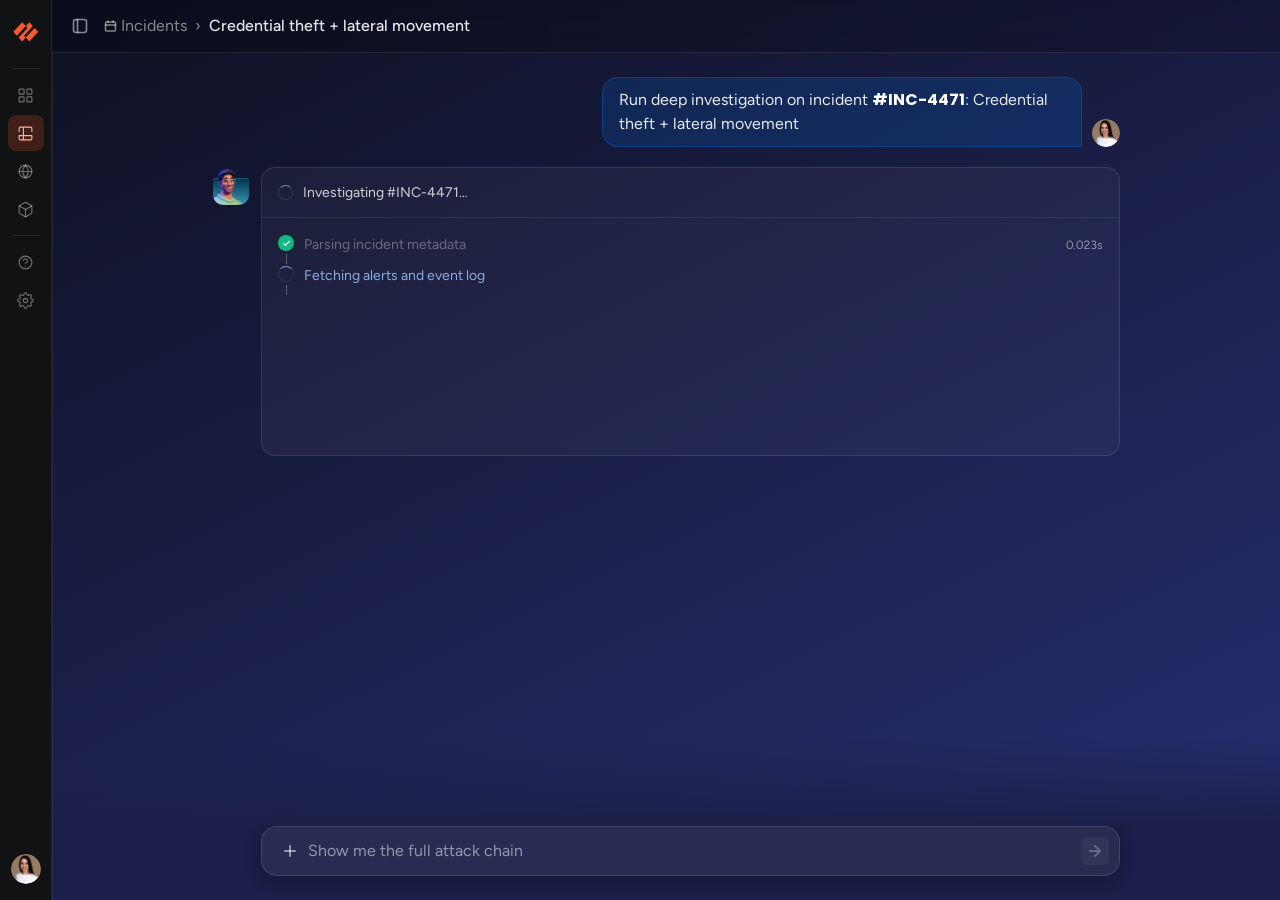
==== commit 6e73645d: "Redesign chat input: single-row layout, typewriter animation, remove context chip - Flatten prompt b" ====
--- a/incident-investigation.html
+++ b/incident-investigation.html
@@ -1328,13 +1328,11 @@
       border: 1px solid rgba(255,255,255,0.12);
       border-radius: 16px;
       box-shadow: 0 4px 16px rgba(0,0,0,0.25);
-      display: flex; flex-direction: column; gap: 12px; padding: 0 0 16px;
+      display: flex; flex-direction: row; align-items: center;
+      gap: 4px; padding: 10px 10px 10px 14px;
       transition: border-color 0.15s;
     }
     .prompt-box:focus-within { border-color: rgba(255,255,255,0.22); }
-    .prompt-text-area {
-      padding: 16px 16px 0; display: flex; align-items: flex-start;
-    }
     .prompt-textarea {
       font-size: 16px; line-height: 1.5;
       color: var(--text-100); font-weight: 400;
@@ -1343,9 +1341,6 @@
       font-family: 'Figtree', sans-serif;
     }
     .prompt-textarea::placeholder { color: var(--text-50); }
-    .prompt-footer {
-      display: flex; align-items: center; gap: 6px; padding: 0 16px;
-    }
     .prompt-attach-btn {
       width: 28px; height: 28px; display: flex; align-items: center; justify-content: center;
       border-radius: 6px; cursor: pointer; border: none; background: none;
@@ -2096,30 +2091,17 @@
       <div class="prompt-wrap">
         <div class="prompt-avatar-spacer"></div>
         <div class="prompt-box">
-          <div class="prompt-text-area">
-            <textarea class="prompt-textarea" id="prompt-input" rows="1" placeholder="Show me the full attack chain" oninput="autoResize(this);updateSendBtn(this)"></textarea>
-          </div>
-          <div class="prompt-footer">
-            <button class="prompt-attach-btn" aria-label="Add context">
-              <svg width="14" height="14" viewBox="0 0 14 14" fill="none" stroke="currentColor" stroke-width="2" stroke-linecap="round">
-                <line x1="7" y1="2" x2="7" y2="12"/><line x1="2" y1="7" x2="12" y2="7"/>
-              </svg>
-            </button>
-            <span class="prompt-context-chip" id="contextChip">
-              Credential theft + lateral movement
-              <button class="prompt-chip-remove" aria-label="Remove context" onclick="document.getElementById('contextChip').style.display='none'">
-                <svg width="10" height="10" viewBox="0 0 10 10" fill="none" stroke="currentColor" stroke-width="1.8" stroke-linecap="round">
-                  <line x1="2" y1="2" x2="8" y2="8"/><line x1="8" y1="2" x2="2" y2="8"/>
-                </svg>
-              </button>
-            </span>
-            <div class="prompt-spacer"></div>
-            <button class="prompt-send-btn" id="chatSendBtn" aria-label="Send message" disabled>
-              <svg width="14" height="14" viewBox="0 0 14 14" fill="none" stroke="currentColor" stroke-width="1.8" stroke-linecap="round" stroke-linejoin="round">
-                <path d="M12 7H2M7 2l5 5-5 5"/>
-              </svg>
-            </button>
-          </div>
+          <button class="prompt-attach-btn" aria-label="Add context">
+            <svg width="14" height="14" viewBox="0 0 14 14" fill="none" stroke="currentColor" stroke-width="2" stroke-linecap="round">
+              <line x1="7" y1="2" x2="7" y2="12"/><line x1="2" y1="7" x2="12" y2="7"/>
+            </svg>
+          </button>
+          <textarea class="prompt-textarea" id="prompt-input" rows="1" placeholder="Show me the full attack chain" oninput="autoResize(this);updateSendBtn(this)"></textarea>
+          <button class="prompt-send-btn" id="chatSendBtn" aria-label="Send message" disabled>
+            <svg width="14" height="14" viewBox="0 0 14 14" fill="none" stroke="currentColor" stroke-width="1.8" stroke-linecap="round" stroke-linejoin="round">
+              <path d="M12 7H2M7 2l5 5-5 5"/>
+            </svg>
+          </button>
         </div>
       </div>
     </div>
@@ -2661,19 +2643,37 @@
   });
 
   const promptInput = document.getElementById('prompt-input');
+
+  let typingTimer = null;
+  function typeIntoInput(input, fullText) {
+    if (typingTimer !== null) { clearTimeout(typingTimer); typingTimer = null; }
+    let i = 0;
+    input.value = '';
+    updateSendBtn(input);
+    function stopTyping() {
+      if (typingTimer !== null) { clearTimeout(typingTimer); typingTimer = null; }
+    }
+    input.addEventListener('keydown', stopTyping, { once: true });
+    input.addEventListener('input',   stopTyping, { once: true });
+    function step() {
+      if (i >= fullText.length) { typingTimer = null; return; }
+      input.value += fullText[i++];
+      autoResize(input);
+      updateSendBtn(input);
+      typingTimer = setTimeout(step, 42);
+    }
+    typingTimer = setTimeout(step, 50);
+  }
+
   promptInput.addEventListener('click', () => {
     if (promptInput.value === '') {
-      promptInput.value = promptInput.placeholder;
-      autoResize(promptInput);
-      updateSendBtn(promptInput);
+      typeIntoInput(promptInput, promptInput.placeholder);
     }
   });
   promptInput.addEventListener('keydown', e => {
     if (e.key === 'ArrowRight' && promptInput.value === '') {
       e.preventDefault();
-      promptInput.value = promptInput.placeholder;
-      autoResize(promptInput);
-      updateSendBtn(promptInput);
+      typeIntoInput(promptInput, promptInput.placeholder);
     }
     if (e.key === 'Enter' && !e.shiftKey) {
       e.preventDefault();
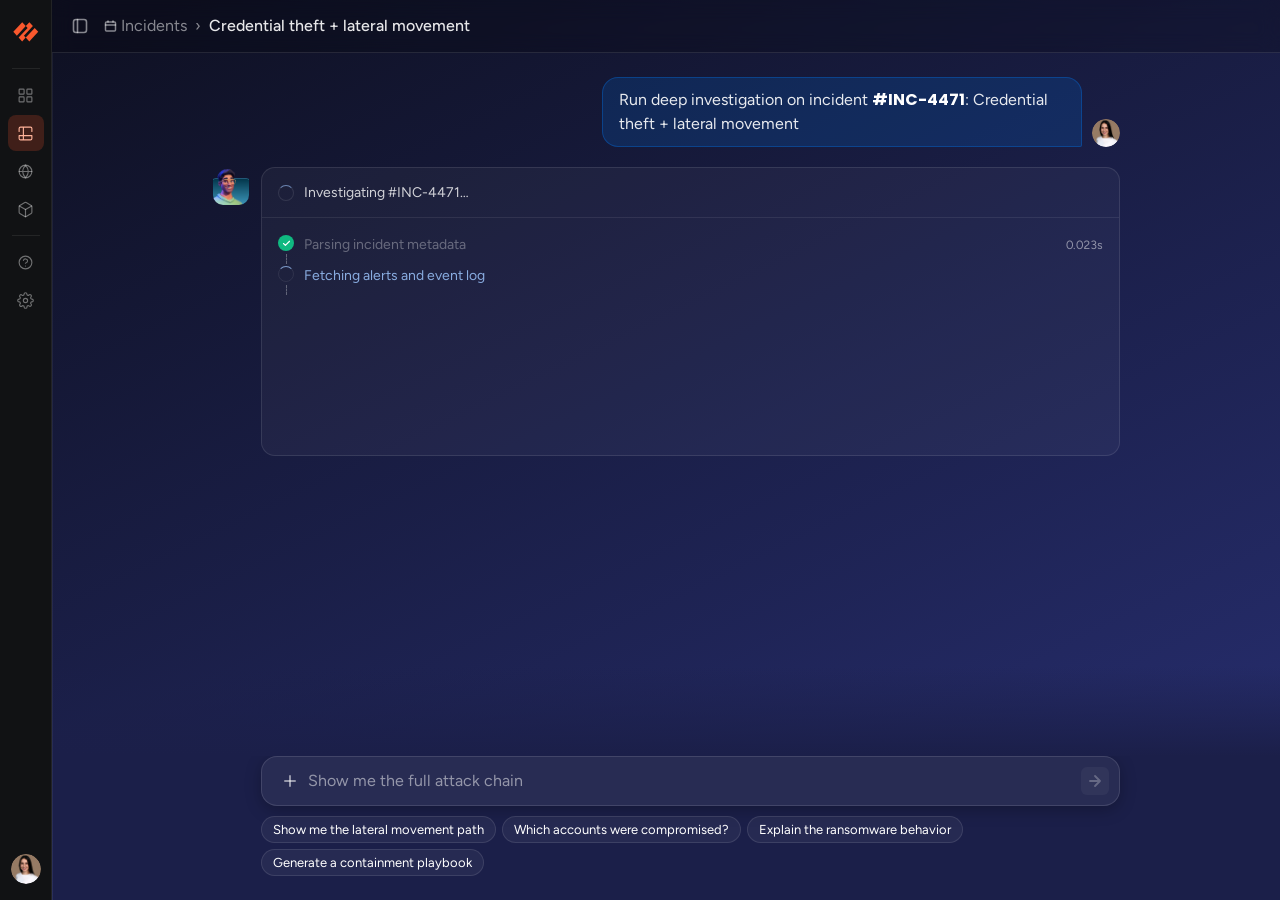
==== commit db68e768: "Add suggestion chips, fix investigation complete icon, fade-out chip fix - Match investigation compl" ====
--- a/incident-investigation.html
+++ b/incident-investigation.html
@@ -406,25 +406,18 @@
     .inv-trace-chevron { display: none; width: 12px; height: 12px; }
 
     .inv-trace-spinner {
-      width: 15px; height: 15px; border-radius: 50%; flex-shrink: 0;
+      width: 16px; height: 16px; border-radius: 50%; flex-shrink: 0;
       border: 1.4px solid rgba(255,255,255,0.1);
       border-top-color: rgba(149,187,242,0.65);
       animation: inv-spin 0.9s linear infinite;
-      transition: border-color 0.3s;
       position: relative;
     }
     .inv-card.done .inv-trace-spinner {
       animation: none;
-      border-color: rgba(43,176,118,0.55);
-      background: rgba(43,176,118,0.1);
-    }
-    .inv-card.done .inv-trace-spinner::after {
-      content: '';
-      position: absolute; top: 50%; left: 50%;
-      width: 5px; height: 3px;
-      border-left: 1.3px solid #2BB076;
-      border-bottom: 1.3px solid #2BB076;
-      transform: translate(-50%, -68%) rotate(-45deg);
+      border: none;
+      background: #10b981;
+      color: #fff;
+      display: flex; align-items: center; justify-content: center;
     }
 
     .inv-trace-title {
@@ -1301,21 +1294,21 @@
     }
 
     .suggested-actions {
-      display: flex; gap: 8px; flex-wrap: wrap;
-      margin-bottom: 10px;
+      display: flex; gap: 6px; flex-wrap: wrap;
+      margin-top: 10px;
     }
     .suggested-pill {
-      display: inline-flex; align-items: center; gap: 6px;
-      padding: 6px 12px;
-      background: var(--subtle-bg);
-      border: 1px solid var(--subtle-border);
+      display: inline-flex; align-items: center; gap: 5px;
+      padding: 5px 11px;
+      background: rgba(255,255,255,0.05);
+      border: 1px solid rgba(255,255,255,0.1);
       border-radius: var(--r-full);
-      font-size: 16px; color: var(--text-70);
+      font-size: 13px; color: var(--text-60);
       font-family: 'Figtree', sans-serif;
       cursor: pointer; white-space: nowrap;
-      transition: border-color 0.15s, color 0.15s;
-    }
-    .suggested-pill:hover { border-color: rgba(255,255,255,0.25); color: var(--text-100); }
+      transition: border-color 0.15s, color 0.15s, background 0.15s;
+    }
+    .suggested-pill:hover { border-color: rgba(255,255,255,0.22); color: var(--text-90); background: rgba(255,255,255,0.08); }
     .suggested-pill:focus-visible { outline: 2px solid var(--color-blue); outline-offset: 2px; }
     .suggested-pill svg { flex-shrink: 0; }
 
@@ -2104,6 +2097,15 @@
           </button>
         </div>
       </div>
+      <div class="prompt-wrap" id="suggestionChips">
+        <div class="prompt-avatar-spacer"></div>
+        <div class="suggested-actions">
+          <button class="suggested-pill" data-suggest="Show me the lateral movement path">Show me the lateral movement path</button>
+          <button class="suggested-pill" data-suggest="Which accounts were compromised?">Which accounts were compromised?</button>
+          <button class="suggested-pill" data-suggest="Explain the ransomware behavior">Explain the ransomware behavior</button>
+          <button class="suggested-pill" data-suggest="Generate a containment playbook">Generate a containment playbook</button>
+        </div>
+      </div>
     </div>
 
     </div><!-- /chat-content -->
@@ -2271,6 +2273,8 @@
         // Switch card to done state
         title.textContent = 'Investigation complete';
         card.classList.add('done');
+        const spinner = document.getElementById('invTraceSpinner');
+        spinner.innerHTML = '<svg width="9" height="9" viewBox="0 0 24 24" fill="none" stroke="currentColor" stroke-width="3" stroke-linecap="round" stroke-linejoin="round" aria-hidden="true"><path d="M20 6 9 17l-5-5"/></svg>';
 
         // Wire up toggle
         let expanded = false;
@@ -2592,10 +2596,25 @@
       revealCard();
     }
 
-    // Reset textarea
+    // Reset textarea + hide suggestions
     ta.value = '';
     ta.style.height = 'auto';
     updateSendBtn(ta);
+    const chips = document.getElementById('suggestionChips');
+    if (chips) chips.style.display = 'none';
+  });
+
+  // Suggestion chips
+  const suggestionChips = document.getElementById('suggestionChips');
+  document.querySelectorAll('#suggestionChips .suggested-pill').forEach(pill => {
+    pill.addEventListener('click', () => {
+      suggestionChips.style.opacity = '0';
+      suggestionChips.style.transition = 'opacity 0.15s ease';
+      setTimeout(() => { suggestionChips.style.display = 'none'; }, 150);
+      const input = document.getElementById('prompt-input');
+      input.focus();
+      typeIntoInput(input, pill.dataset.suggest);
+    });
   });
 
   // Auto-trigger card build on page load
